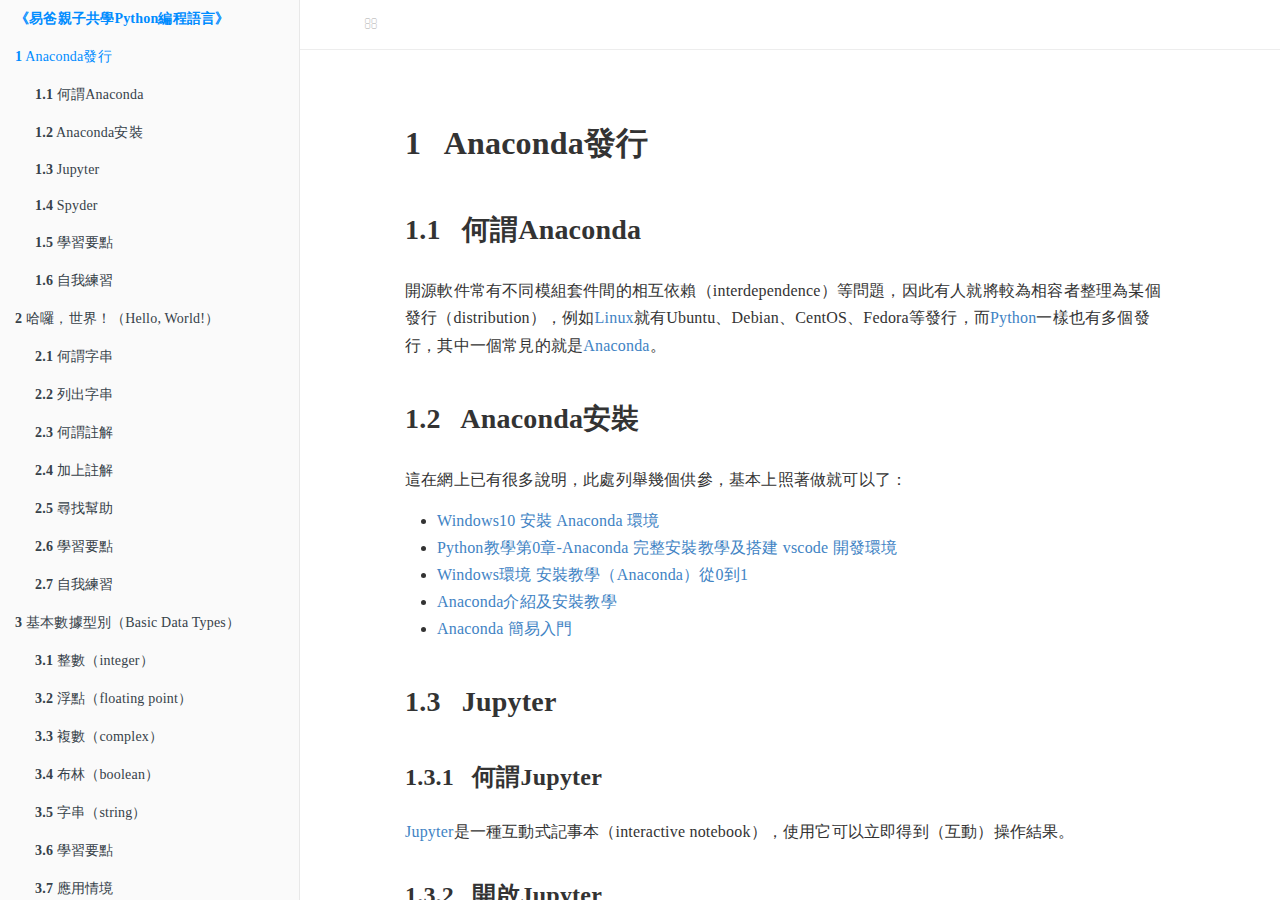
==== docs/anaconda發行.html @ 4b47d9d4 "update html pages" ====
<!DOCTYPE html>
<html lang="" xml:lang="">
<head>

  <meta charset="utf-8" />
  <meta http-equiv="X-UA-Compatible" content="IE=edge" />
  <title>1 Anaconda發行 | YiBaPython</title>
  <meta name="description" content="1 Anaconda發行 | YiBaPython" />
  <meta name="generator" content="bookdown 0.19 and GitBook 2.6.7" />

  <meta property="og:title" content="1 Anaconda發行 | YiBaPython" />
  <meta property="og:type" content="book" />
  
  
  
  

  <meta name="twitter:card" content="summary" />
  <meta name="twitter:title" content="1 Anaconda發行 | YiBaPython" />
  
  
  




  <meta name="viewport" content="width=device-width, initial-scale=1" />
  <meta name="apple-mobile-web-app-capable" content="yes" />
  <meta name="apple-mobile-web-app-status-bar-style" content="black" />
  
  
<link rel="prev" href="index.html"/>
<link rel="next" href="哈囉世界hello-world.html"/>
<script src="libs/jquery-2.2.3/jquery.min.js"></script>
<link href="libs/gitbook-2.6.7/css/style.css" rel="stylesheet" />
<link href="libs/gitbook-2.6.7/css/plugin-table.css" rel="stylesheet" />
<link href="libs/gitbook-2.6.7/css/plugin-bookdown.css" rel="stylesheet" />
<link href="libs/gitbook-2.6.7/css/plugin-highlight.css" rel="stylesheet" />
<link href="libs/gitbook-2.6.7/css/plugin-search.css" rel="stylesheet" />
<link href="libs/gitbook-2.6.7/css/plugin-fontsettings.css" rel="stylesheet" />
<link href="libs/gitbook-2.6.7/css/plugin-clipboard.css" rel="stylesheet" />











<style type="text/css">
code.sourceCode > span { display: inline-block; line-height: 1.25; }
code.sourceCode > span { color: inherit; text-decoration: inherit; }
code.sourceCode > span:empty { height: 1.2em; }
.sourceCode { overflow: visible; }
code.sourceCode { white-space: pre; position: relative; }
pre.sourceCode { margin: 0; }
@media screen {
div.sourceCode { overflow: auto; }
}
@media print {
code.sourceCode { white-space: pre-wrap; }
code.sourceCode > span { text-indent: -5em; padding-left: 5em; }
}
pre.numberSource code
  { counter-reset: source-line 0; }
pre.numberSource code > span
  { position: relative; left: -4em; counter-increment: source-line; }
pre.numberSource code > span > a:first-child::before
  { content: counter(source-line);
    position: relative; left: -1em; text-align: right; vertical-align: baseline;
    border: none; display: inline-block;
    -webkit-touch-callout: none; -webkit-user-select: none;
    -khtml-user-select: none; -moz-user-select: none;
    -ms-user-select: none; user-select: none;
    padding: 0 4px; width: 4em;
    color: #aaaaaa;
  }
pre.numberSource { margin-left: 3em; border-left: 1px solid #aaaaaa;  padding-left: 4px; }
div.sourceCode
  {   }
@media screen {
code.sourceCode > span > a:first-child::before { text-decoration: underline; }
}
code span.al { color: #ff0000; font-weight: bold; } /* Alert */
code span.an { color: #60a0b0; font-weight: bold; font-style: italic; } /* Annotation */
code span.at { color: #7d9029; } /* Attribute */
code span.bn { color: #40a070; } /* BaseN */
code span.bu { } /* BuiltIn */
code span.cf { color: #007020; font-weight: bold; } /* ControlFlow */
code span.ch { color: #4070a0; } /* Char */
code span.cn { color: #880000; } /* Constant */
code span.co { color: #60a0b0; font-style: italic; } /* Comment */
code span.cv { color: #60a0b0; font-weight: bold; font-style: italic; } /* CommentVar */
code span.do { color: #ba2121; font-style: italic; } /* Documentation */
code span.dt { color: #902000; } /* DataType */
code span.dv { color: #40a070; } /* DecVal */
code span.er { color: #ff0000; font-weight: bold; } /* Error */
code span.ex { } /* Extension */
code span.fl { color: #40a070; } /* Float */
code span.fu { color: #06287e; } /* Function */
code span.im { } /* Import */
code span.in { color: #60a0b0; font-weight: bold; font-style: italic; } /* Information */
code span.kw { color: #007020; font-weight: bold; } /* Keyword */
code span.op { color: #666666; } /* Operator */
code span.ot { color: #007020; } /* Other */
code span.pp { color: #bc7a00; } /* Preprocessor */
code span.sc { color: #4070a0; } /* SpecialChar */
code span.ss { color: #bb6688; } /* SpecialString */
code span.st { color: #4070a0; } /* String */
code span.va { color: #19177c; } /* Variable */
code span.vs { color: #4070a0; } /* VerbatimString */
code span.wa { color: #60a0b0; font-weight: bold; font-style: italic; } /* Warning */
</style>

<link rel="stylesheet" href="css\JhengHei.css" type="text/css" />
</head>

<body>



  <div class="book without-animation with-summary font-size-2 font-family-1" data-basepath=".">

    <div class="book-summary">
      <nav role="navigation">

<ul class="summary">
<li><a href="index.html#易爸親子共學python編程語言"><strong>《易爸親子共學Python編程語言》</strong></a></li>
<li class="chapter" data-level="1" data-path="anaconda發行.html"><a href="anaconda發行.html"><i class="fa fa-check"></i><b>1</b> Anaconda發行</a><ul>
<li class="chapter" data-level="1.1" data-path="anaconda發行.html"><a href="anaconda發行.html#何謂anaconda"><i class="fa fa-check"></i><b>1.1</b> 何謂Anaconda</a></li>
<li class="chapter" data-level="1.2" data-path="anaconda發行.html"><a href="anaconda發行.html#anaconda安裝"><i class="fa fa-check"></i><b>1.2</b> Anaconda安裝</a></li>
<li class="chapter" data-level="1.3" data-path="anaconda發行.html"><a href="anaconda發行.html#jupyter"><i class="fa fa-check"></i><b>1.3</b> Jupyter</a><ul>
<li class="chapter" data-level="1.3.1" data-path="anaconda發行.html"><a href="anaconda發行.html#何謂jupyter"><i class="fa fa-check"></i><b>1.3.1</b> 何謂Jupyter</a></li>
<li class="chapter" data-level="1.3.2" data-path="anaconda發行.html"><a href="anaconda發行.html#開啟jupyter"><i class="fa fa-check"></i><b>1.3.2</b> 開啟Jupyter</a></li>
<li class="chapter" data-level="1.3.3" data-path="anaconda發行.html"><a href="anaconda發行.html#jupyter教學"><i class="fa fa-check"></i><b>1.3.3</b> Jupyter教學</a></li>
</ul></li>
<li class="chapter" data-level="1.4" data-path="anaconda發行.html"><a href="anaconda發行.html#spyder"><i class="fa fa-check"></i><b>1.4</b> Spyder</a><ul>
<li class="chapter" data-level="1.4.1" data-path="anaconda發行.html"><a href="anaconda發行.html#何謂spyder"><i class="fa fa-check"></i><b>1.4.1</b> 何謂Spyder</a></li>
<li class="chapter" data-level="1.4.2" data-path="anaconda發行.html"><a href="anaconda發行.html#開啟spyder"><i class="fa fa-check"></i><b>1.4.2</b> 開啟Spyder</a></li>
<li class="chapter" data-level="1.4.3" data-path="anaconda發行.html"><a href="anaconda發行.html#spyder教學"><i class="fa fa-check"></i><b>1.4.3</b> Spyder教學</a></li>
</ul></li>
<li class="chapter" data-level="1.5" data-path="anaconda發行.html"><a href="anaconda發行.html#學習要點"><i class="fa fa-check"></i><b>1.5</b> 學習要點</a></li>
<li class="chapter" data-level="1.6" data-path="anaconda發行.html"><a href="anaconda發行.html#自我練習"><i class="fa fa-check"></i><b>1.6</b> 自我練習</a></li>
</ul></li>
<li class="chapter" data-level="2" data-path="哈囉世界hello-world.html"><a href="哈囉世界hello-world.html"><i class="fa fa-check"></i><b>2</b> 哈囉，世界！（Hello, World!）</a><ul>
<li class="chapter" data-level="2.1" data-path="哈囉世界hello-world.html"><a href="哈囉世界hello-world.html#何謂字串"><i class="fa fa-check"></i><b>2.1</b> 何謂字串</a></li>
<li class="chapter" data-level="2.2" data-path="哈囉世界hello-world.html"><a href="哈囉世界hello-world.html#列出字串"><i class="fa fa-check"></i><b>2.2</b> 列出字串</a></li>
<li class="chapter" data-level="2.3" data-path="哈囉世界hello-world.html"><a href="哈囉世界hello-world.html#何謂註解"><i class="fa fa-check"></i><b>2.3</b> 何謂註解</a></li>
<li class="chapter" data-level="2.4" data-path="哈囉世界hello-world.html"><a href="哈囉世界hello-world.html#加上註解"><i class="fa fa-check"></i><b>2.4</b> 加上註解</a></li>
<li class="chapter" data-level="2.5" data-path="哈囉世界hello-world.html"><a href="哈囉世界hello-world.html#尋找幫助"><i class="fa fa-check"></i><b>2.5</b> 尋找幫助</a></li>
<li class="chapter" data-level="2.6" data-path="哈囉世界hello-world.html"><a href="哈囉世界hello-world.html#學習要點-1"><i class="fa fa-check"></i><b>2.6</b> 學習要點</a></li>
<li class="chapter" data-level="2.7" data-path="哈囉世界hello-world.html"><a href="哈囉世界hello-world.html#自我練習-1"><i class="fa fa-check"></i><b>2.7</b> 自我練習</a></li>
</ul></li>
<li class="chapter" data-level="3" data-path="基本數據型別basic-data-types.html"><a href="基本數據型別basic-data-types.html"><i class="fa fa-check"></i><b>3</b> 基本數據型別（Basic Data Types）</a><ul>
<li class="chapter" data-level="3.1" data-path="基本數據型別basic-data-types.html"><a href="基本數據型別basic-data-types.html#整數integer"><i class="fa fa-check"></i><b>3.1</b> 整數（integer）</a><ul>
<li class="chapter" data-level="3.1.1" data-path="基本數據型別basic-data-types.html"><a href="基本數據型別basic-data-types.html#列出整數"><i class="fa fa-check"></i><b>3.1.1</b> 列出整數</a></li>
<li class="chapter" data-level="3.1.2" data-path="基本數據型別basic-data-types.html"><a href="基本數據型別basic-data-types.html#何謂數據型別"><i class="fa fa-check"></i><b>3.1.2</b> 何謂數據型別</a></li>
<li class="chapter" data-level="3.1.3" data-path="基本數據型別basic-data-types.html"><a href="基本數據型別basic-data-types.html#算術運算子arithmetic-operator"><i class="fa fa-check"></i><b>3.1.3</b> 算術運算子（arithmetic operator）</a></li>
<li class="chapter" data-level="3.1.4" data-path="基本數據型別basic-data-types.html"><a href="基本數據型別basic-data-types.html#整數運算"><i class="fa fa-check"></i><b>3.1.4</b> 整數運算</a></li>
<li class="chapter" data-level="3.1.5" data-path="基本數據型別basic-data-types.html"><a href="基本數據型別basic-data-types.html#自我練習整數算數運算"><i class="fa fa-check"></i><b>3.1.5</b> 自我練習（整數算數運算）</a></li>
</ul></li>
<li class="chapter" data-level="3.2" data-path="基本數據型別basic-data-types.html"><a href="基本數據型別basic-data-types.html#浮點floating-point"><i class="fa fa-check"></i><b>3.2</b> 浮點（floating point）</a><ul>
<li class="chapter" data-level="3.2.1" data-path="基本數據型別basic-data-types.html"><a href="基本數據型別basic-data-types.html#浮點運算"><i class="fa fa-check"></i><b>3.2.1</b> 浮點運算</a></li>
<li class="chapter" data-level="3.2.2" data-path="基本數據型別basic-data-types.html"><a href="基本數據型別basic-data-types.html#型別轉換整數浮點"><i class="fa fa-check"></i><b>3.2.2</b> 型別轉換（整數、浮點）</a></li>
<li class="chapter" data-level="3.2.3" data-path="基本數據型別basic-data-types.html"><a href="基本數據型別basic-data-types.html#自我練習整數浮點算數運算型別轉換"><i class="fa fa-check"></i><b>3.2.3</b> 自我練習（整數浮點算數運算、型別轉換）</a></li>
</ul></li>
<li class="chapter" data-level="3.3" data-path="基本數據型別basic-data-types.html"><a href="基本數據型別basic-data-types.html#複數complex"><i class="fa fa-check"></i><b>3.3</b> 複數（complex）</a></li>
<li class="chapter" data-level="3.4" data-path="基本數據型別basic-data-types.html"><a href="基本數據型別basic-data-types.html#布林boolean"><i class="fa fa-check"></i><b>3.4</b> 布林（boolean）</a><ul>
<li class="chapter" data-level="3.4.1" data-path="基本數據型別basic-data-types.html"><a href="基本數據型別basic-data-types.html#比較運算子comparison-operator"><i class="fa fa-check"></i><b>3.4.1</b> 比較運算子（comparison operator）</a></li>
<li class="chapter" data-level="3.4.2" data-path="基本數據型別basic-data-types.html"><a href="基本數據型別basic-data-types.html#邏輯運算子logical-operator"><i class="fa fa-check"></i><b>3.4.2</b> 邏輯運算子（logical operator）</a></li>
<li class="chapter" data-level="3.4.3" data-path="基本數據型別basic-data-types.html"><a href="基本數據型別basic-data-types.html#運算先後順序"><i class="fa fa-check"></i><b>3.4.3</b> 運算先後順序</a></li>
<li class="chapter" data-level="3.4.4" data-path="基本數據型別basic-data-types.html"><a href="基本數據型別basic-data-types.html#型別轉換布林整數浮點"><i class="fa fa-check"></i><b>3.4.4</b> 型別轉換（布林、整數、浮點）</a></li>
<li class="chapter" data-level="3.4.5" data-path="基本數據型別basic-data-types.html"><a href="基本數據型別basic-data-types.html#自我練習比較運算邏輯運算型別轉換"><i class="fa fa-check"></i><b>3.4.5</b> 自我練習（比較運算、邏輯運算、型別轉換）</a></li>
</ul></li>
<li class="chapter" data-level="3.5" data-path="基本數據型別basic-data-types.html"><a href="基本數據型別basic-data-types.html#字串string"><i class="fa fa-check"></i><b>3.5</b> 字串（string）</a><ul>
<li class="chapter" data-level="3.5.1" data-path="基本數據型別basic-data-types.html"><a href="基本數據型別basic-data-types.html#字串運算"><i class="fa fa-check"></i><b>3.5.1</b> 字串運算</a></li>
<li class="chapter" data-level="3.5.2" data-path="基本數據型別basic-data-types.html"><a href="基本數據型別basic-data-types.html#型別轉換字串整數浮點"><i class="fa fa-check"></i><b>3.5.2</b> 型別轉換（字串、整數、浮點）</a></li>
<li class="chapter" data-level="3.5.3" data-path="基本數據型別basic-data-types.html"><a href="基本數據型別basic-data-types.html#自我練習混合四種型別三種運算四種型別轉換調整運算執行順序"><i class="fa fa-check"></i><b>3.5.3</b> 自我練習（混合四種型別三種運算、四種型別轉換、調整運算執行順序）</a></li>
<li class="chapter" data-level="3.5.4" data-path="基本數據型別basic-data-types.html"><a href="基本數據型別basic-data-types.html#字串方法"><i class="fa fa-check"></i><b>3.5.4</b> 字串方法</a></li>
<li class="chapter" data-level="3.5.5" data-path="基本數據型別basic-data-types.html"><a href="基本數據型別basic-data-types.html#自我練習字串方法"><i class="fa fa-check"></i><b>3.5.5</b> 自我練習（字串方法）</a></li>
</ul></li>
<li class="chapter" data-level="3.6" data-path="基本數據型別basic-data-types.html"><a href="基本數據型別basic-data-types.html#學習要點-2"><i class="fa fa-check"></i><b>3.6</b> 學習要點</a></li>
<li class="chapter" data-level="3.7" data-path="基本數據型別basic-data-types.html"><a href="基本數據型別basic-data-types.html#應用情境"><i class="fa fa-check"></i><b>3.7</b> 應用情境</a></li>
<li class="chapter" data-level="3.8" data-path="基本數據型別basic-data-types.html"><a href="基本數據型別basic-data-types.html#尋找幫助-1"><i class="fa fa-check"></i><b>3.8</b> 尋找幫助</a></li>
</ul></li>
<li class="chapter" data-level="4" data-path="變項variables.html"><a href="變項variables.html"><i class="fa fa-check"></i><b>4</b> 變項（Variables）</a><ul>
<li class="chapter" data-level="4.1" data-path="變項variables.html"><a href="變項variables.html#何謂變項"><i class="fa fa-check"></i><b>4.1</b> 何謂變項</a></li>
<li class="chapter" data-level="4.2" data-path="變項variables.html"><a href="變項variables.html#為何要用變項"><i class="fa fa-check"></i><b>4.2</b> 為何要用變項</a></li>
<li class="chapter" data-level="4.3" data-path="變項variables.html"><a href="變項variables.html#指派注意事項"><i class="fa fa-check"></i><b>4.3</b> 指派注意事項</a></li>
<li class="chapter" data-level="4.4" data-path="變項variables.html"><a href="變項variables.html#變項命名規則"><i class="fa fa-check"></i><b>4.4</b> 變項命名規則</a></li>
<li class="chapter" data-level="4.5" data-path="變項variables.html"><a href="變項variables.html#學習要點-3"><i class="fa fa-check"></i><b>4.5</b> 學習要點</a></li>
<li class="chapter" data-level="4.6" data-path="變項variables.html"><a href="變項variables.html#自我練習-2"><i class="fa fa-check"></i><b>4.6</b> 自我練習</a></li>
</ul></li>
<li class="chapter" data-level="5" data-path="基本彙集型別basic-collection-types.html"><a href="基本彙集型別basic-collection-types.html"><i class="fa fa-check"></i><b>5</b> 基本彙集型別（Basic Collection Types）</a><ul>
<li class="chapter" data-level="5.1" data-path="基本彙集型別basic-collection-types.html"><a href="基本彙集型別basic-collection-types.html#元組tuple"><i class="fa fa-check"></i><b>5.1</b> 元組（tuple）</a><ul>
<li class="chapter" data-level="5.1.1" data-path="基本彙集型別basic-collection-types.html"><a href="基本彙集型別basic-collection-types.html#元組建構"><i class="fa fa-check"></i><b>5.1.1</b> 元組建構</a></li>
<li class="chapter" data-level="5.1.2" data-path="基本彙集型別basic-collection-types.html"><a href="基本彙集型別basic-collection-types.html#元組索引"><i class="fa fa-check"></i><b>5.1.2</b> 元組索引</a><ul>
<li class="chapter" data-level="5.1.2.1" data-path="基本彙集型別basic-collection-types.html"><a href="基本彙集型別basic-collection-types.html#零基索引zero-based-indexing"><i class="fa fa-check"></i><b>5.1.2.1</b> 零基索引（zero-based indexing）</a></li>
<li class="chapter" data-level="5.1.2.2" data-path="基本彙集型別basic-collection-types.html"><a href="基本彙集型別basic-collection-types.html#負值索引"><i class="fa fa-check"></i><b>5.1.2.2</b> 負值索引</a></li>
<li class="chapter" data-level="5.1.2.3" data-path="基本彙集型別basic-collection-types.html"><a href="基本彙集型別basic-collection-types.html#範圍索引"><i class="fa fa-check"></i><b>5.1.2.3</b> 範圍索引</a></li>
</ul></li>
<li class="chapter" data-level="5.1.3" data-path="基本彙集型別basic-collection-types.html"><a href="基本彙集型別basic-collection-types.html#元組算術運算"><i class="fa fa-check"></i><b>5.1.3</b> 元組算術運算</a></li>
<li class="chapter" data-level="5.1.4" data-path="基本彙集型別basic-collection-types.html"><a href="基本彙集型別basic-collection-types.html#元組常用函式"><i class="fa fa-check"></i><b>5.1.4</b> 元組常用函式</a></li>
<li class="chapter" data-level="5.1.5" data-path="基本彙集型別basic-collection-types.html"><a href="基本彙集型別basic-collection-types.html#元組常用方法"><i class="fa fa-check"></i><b>5.1.5</b> 元組常用方法</a></li>
<li class="chapter" data-level="5.1.6" data-path="基本彙集型別basic-collection-types.html"><a href="基本彙集型別basic-collection-types.html#自我練習元組"><i class="fa fa-check"></i><b>5.1.6</b> 自我練習（元組）</a></li>
</ul></li>
<li class="chapter" data-level="5.2" data-path="基本彙集型別basic-collection-types.html"><a href="基本彙集型別basic-collection-types.html#串列list"><i class="fa fa-check"></i><b>5.2</b> 串列（list）</a><ul>
<li class="chapter" data-level="5.2.1" data-path="基本彙集型別basic-collection-types.html"><a href="基本彙集型別basic-collection-types.html#串列建構"><i class="fa fa-check"></i><b>5.2.1</b> 串列建構</a></li>
<li class="chapter" data-level="5.2.2" data-path="基本彙集型別basic-collection-types.html"><a href="基本彙集型別basic-collection-types.html#串列索引"><i class="fa fa-check"></i><b>5.2.2</b> 串列索引</a></li>
<li class="chapter" data-level="5.2.3" data-path="基本彙集型別basic-collection-types.html"><a href="基本彙集型別basic-collection-types.html#串列算術運算常用函式常用方法"><i class="fa fa-check"></i><b>5.2.3</b> 串列算術運算、常用函式、常用方法</a></li>
<li class="chapter" data-level="5.2.4" data-path="基本彙集型別basic-collection-types.html"><a href="基本彙集型別basic-collection-types.html#物件可變與否"><i class="fa fa-check"></i><b>5.2.4</b> 物件可變與否</a></li>
<li class="chapter" data-level="5.2.5" data-path="基本彙集型別basic-collection-types.html"><a href="基本彙集型別basic-collection-types.html#串列可用方法"><i class="fa fa-check"></i><b>5.2.5</b> 串列可用方法</a></li>
<li class="chapter" data-level="5.2.6" data-path="基本彙集型別basic-collection-types.html"><a href="基本彙集型別basic-collection-types.html#學習要點可索引的物件"><i class="fa fa-check"></i><b>5.2.6</b> 學習要點（可索引的物件）</a></li>
<li class="chapter" data-level="5.2.7" data-path="基本彙集型別basic-collection-types.html"><a href="基本彙集型別basic-collection-types.html#自我練習串列"><i class="fa fa-check"></i><b>5.2.7</b> 自我練習（串列）</a></li>
</ul></li>
<li class="chapter" data-level="5.3" data-path="基本彙集型別basic-collection-types.html"><a href="基本彙集型別basic-collection-types.html#集合set"><i class="fa fa-check"></i><b>5.3</b> 集合（set）</a><ul>
<li class="chapter" data-level="5.3.1" data-path="基本彙集型別basic-collection-types.html"><a href="基本彙集型別basic-collection-types.html#集合建構"><i class="fa fa-check"></i><b>5.3.1</b> 集合建構</a></li>
<li class="chapter" data-level="5.3.2" data-path="基本彙集型別basic-collection-types.html"><a href="基本彙集型別basic-collection-types.html#集合方法"><i class="fa fa-check"></i><b>5.3.2</b> 集合方法</a></li>
<li class="chapter" data-level="5.3.3" data-path="基本彙集型別basic-collection-types.html"><a href="基本彙集型別basic-collection-types.html#自我練習集合"><i class="fa fa-check"></i><b>5.3.3</b> 自我練習（集合）</a></li>
</ul></li>
<li class="chapter" data-level="5.4" data-path="基本彙集型別basic-collection-types.html"><a href="基本彙集型別basic-collection-types.html#字典dictionary"><i class="fa fa-check"></i><b>5.4</b> 字典（dictionary）</a><ul>
<li class="chapter" data-level="5.4.1" data-path="基本彙集型別basic-collection-types.html"><a href="基本彙集型別basic-collection-types.html#字典建構"><i class="fa fa-check"></i><b>5.4.1</b> 字典建構</a></li>
<li class="chapter" data-level="5.4.2" data-path="基本彙集型別basic-collection-types.html"><a href="基本彙集型別basic-collection-types.html#字典索引"><i class="fa fa-check"></i><b>5.4.2</b> 字典索引</a></li>
<li class="chapter" data-level="5.4.3" data-path="基本彙集型別basic-collection-types.html"><a href="基本彙集型別basic-collection-types.html#字典方法"><i class="fa fa-check"></i><b>5.4.3</b> 字典方法</a></li>
<li class="chapter" data-level="5.4.4" data-path="基本彙集型別basic-collection-types.html"><a href="基本彙集型別basic-collection-types.html#學習要點型別索引有序可變"><i class="fa fa-check"></i><b>5.4.4</b> 學習要點（型別、索引、有序、可變）</a></li>
<li class="chapter" data-level="5.4.5" data-path="基本彙集型別basic-collection-types.html"><a href="基本彙集型別basic-collection-types.html#自我練習字典"><i class="fa fa-check"></i><b>5.4.5</b> 自我練習（字典）</a></li>
</ul></li>
<li class="chapter" data-level="5.5" data-path="基本彙集型別basic-collection-types.html"><a href="基本彙集型別basic-collection-types.html#巢式彙集nested-collection"><i class="fa fa-check"></i><b>5.5</b> 巢式彙集（nested collection）</a><ul>
<li class="chapter" data-level="5.5.1" data-path="基本彙集型別basic-collection-types.html"><a href="基本彙集型別basic-collection-types.html#巢式彙集建構"><i class="fa fa-check"></i><b>5.5.1</b> 巢式彙集建構</a></li>
<li class="chapter" data-level="5.5.2" data-path="基本彙集型別basic-collection-types.html"><a href="基本彙集型別basic-collection-types.html#自我練習巢式彙集"><i class="fa fa-check"></i><b>5.5.2</b> 自我練習（巢式彙集）</a></li>
</ul></li>
</ul></li>
<li class="chapter" data-level="6" data-path="條件陳述conditional-statements.html"><a href="條件陳述conditional-statements.html"><i class="fa fa-check"></i><b>6</b> 條件陳述（Conditional Statements）</a><ul>
<li class="chapter" data-level="6.1" data-path="條件陳述conditional-statements.html"><a href="條件陳述conditional-statements.html#何謂條件"><i class="fa fa-check"></i><b>6.1</b> 何謂條件</a></li>
</ul></li>
<li class="chapter" data-level="7" data-path="迴圈loops.html"><a href="迴圈loops.html"><i class="fa fa-check"></i><b>7</b> 迴圈（Loops）</a><ul>
<li class="chapter" data-level="7.1" data-path="迴圈loops.html"><a href="迴圈loops.html#何謂迴圈"><i class="fa fa-check"></i><b>7.1</b> 何謂迴圈</a></li>
</ul></li>
<li class="chapter" data-level="8" data-path="函式functions.html"><a href="函式functions.html"><i class="fa fa-check"></i><b>8</b> 函式（Functions）</a><ul>
<li class="chapter" data-level="8.1" data-path="函式functions.html"><a href="函式functions.html#何謂函式"><i class="fa fa-check"></i><b>8.1</b> 何謂函式</a></li>
</ul></li>
<li class="chapter" data-level="9" data-path="模組modules.html"><a href="模組modules.html"><i class="fa fa-check"></i><b>9</b> 模組（Modules）</a><ul>
<li class="chapter" data-level="9.1" data-path="模組modules.html"><a href="模組modules.html#何謂模組"><i class="fa fa-check"></i><b>9.1</b> 何謂模組</a></li>
</ul></li>
</ul>

      </nav>
    </div>

    <div class="book-body">
      <div class="body-inner">
        <div class="book-header" role="navigation">
          <h1>
            <i class="fa fa-circle-o-notch fa-spin"></i><a href="./">YiBaPython</a>
          </h1>
        </div>

        <div class="page-wrapper" tabindex="-1" role="main">
          <div class="page-inner">

            <section class="normal" id="section-">
<div id="anaconda發行" class="section level1">
<h1><span class="header-section-number">1</span> Anaconda發行</h1>
<div id="何謂anaconda" class="section level2">
<h2><span class="header-section-number">1.1</span> 何謂Anaconda</h2>
<p>開源軟件常有不同模組套件間的相互依賴（interdependence）等問題，因此有人就將較為相容者整理為某個發行（distribution），例如<a href="https://www.linux.org/">Linux</a>就有Ubuntu、Debian、CentOS、Fedora等發行，而<a href="https://www.python.org/">Python</a>一樣也有多個發行，其中一個常見的就是<a href="https://www.anaconda.com/">Anaconda</a>。</p>
</div>
<div id="anaconda安裝" class="section level2">
<h2><span class="header-section-number">1.2</span> Anaconda安裝</h2>
<p>這在網上已有很多說明，此處列舉幾個供參，基本上照著做就可以了：</p>
<ul>
<li><a href="https://ithelp.ithome.com.tw/articles/10229662">Windows10 安裝 Anaconda 環境</a></li>
<li><a href="https://www.woodowlab.com/python-tutorial-0-anaconda/">Python教學第0章-Anaconda 完整安裝教學及搭建 vscode 開發環境</a></li>
<li><a href="https://learnexp.tw/%E3%80%90python%E3%80%91windows%E7%92%B0%E5%A2%83-%E5%AE%89%E8%A3%9D%E6%95%99%E5%AD%B8%EF%BC%88anaconda%EF%BC%89%E5%BE%9E0%E5%88%B01/">Windows環境 安裝教學（Anaconda）從0到1</a></li>
<li><a href="https://medium.com/python4u/anaconda%E4%BB%8B%E7%B4%B9%E5%8F%8A%E5%AE%89%E8%A3%9D%E6%95%99%E5%AD%B8-f7dae6454ab6">Anaconda介紹及安裝教學</a></li>
<li><a href="https://michaelchen.tech/blog/anaconda-primer/">Anaconda 簡易入門</a></li>
</ul>
</div>
<div id="jupyter" class="section level2">
<h2><span class="header-section-number">1.3</span> Jupyter</h2>
<div id="何謂jupyter" class="section level3">
<h3><span class="header-section-number">1.3.1</span> 何謂Jupyter</h3>
<p><a href="https://jupyter.org/">Jupyter</a>是一種互動式記事本（interactive notebook），使用它可以立即得到（互動）操作結果。</p>
</div>
<div id="開啟jupyter" class="section level3">
<h3><span class="header-section-number">1.3.2</span> 開啟Jupyter</h3>
<p>此處以Windows為例：</p>
<ol style="list-style-type: decimal">
<li><p>開始＞Anaconda3，選取「Anaconda Navigator」或直接點擊「Jupyter Notebook」
<img src="img/20200531_Anaconda_startup_menu.png" width="400" /></p></li>
<li><p>如上步驟選取「Anaconda Navigator」此處再點「Jupyter Notebook」
<img src="img/20200531_jupyter.png" width="1920" /></p></li>
<li><p>開啟如下畫面，新增（new）一個「Python 3」的筆記
<img src="img/20200531_jupyter_kernel.png" width="1605" /></p></li>
<li><p>新的空白筆記畫面如下
<img src="img/20200531_new_py3_ipynb.png" width="1607" /></p></li>
</ol>
</div>
<div id="jupyter教學" class="section level3">
<h3><span class="header-section-number">1.3.3</span> Jupyter教學</h3>
<p>這裡找到一篇貼文<a href="https://zhuanlan.zhihu.com/p/32320214">最詳盡使用指南：超快上手 Jupyter Notebook</a>供參，如果沒能全部理解內容也沒關係，先感覺一下它大概怎麼用就行了。</p>
</div>
</div>
<div id="spyder" class="section level2">
<h2><span class="header-section-number">1.4</span> Spyder</h2>
<div id="何謂spyder" class="section level3">
<h3><span class="header-section-number">1.4.1</span> 何謂Spyder</h3>
<p><a href="https://www.spyder-ide.org/">Spyder</a>是一個整合開發環境（Integrated Development Environment，IDE），使用它可以幫助瞭解物件內容。</p>
</div>
<div id="開啟spyder" class="section level3">
<h3><span class="header-section-number">1.4.2</span> 開啟Spyder</h3>
<p>此處以Windows為例：</p>
<ol style="list-style-type: decimal">
<li><p>開始＞Anaconda3，選取「Anaconda Navigator」或直接點擊「Spyder」
<img src="img/20200602_Anaconda_startup_menu.png" width="392" /></p></li>
<li><p>如上步驟選取「Anaconda Navigator」此處再點「Spyder」
<img src="img/20200602_spyder.png" width="1920" /></p></li>
<li><p>開啟後的畫面如下；
<img src="img/20200602_spyder_ide.png" width="1916" /></p></li>
</ol>
</div>
<div id="spyder教學" class="section level3">
<h3><span class="header-section-number">1.4.3</span> Spyder教學</h3>
<p>這裡找到一篇貼文<a href="https://ithelp.ithome.com.tw/articles/10212062">從零開始帶你認識spyder開發環境</a>供參，如果沒能全部理解內容也沒關係，先感覺一下它大概怎麼用就行了。</p>
</div>
</div>
<div id="學習要點" class="section level2">
<h2><span class="header-section-number">1.5</span> 學習要點</h2>
<ol style="list-style-type: decimal">
<li>學會安裝Python的Anaconda發行。</li>
<li>學會開啟Jupyter並能新增python記事本。</li>
<li>學會開啟Spyder並能新增py腳本文件。</li>
</ol>
</div>
<div id="自我練習" class="section level2">
<h2><span class="header-section-number">1.6</span> 自我練習</h2>
<ol style="list-style-type: decimal">
<li>嘗試安裝Python的Anaconda發行。</li>
<li>開啟Jupyter，新增一個python的記事本，參考前段Jupyter教學內容，操作一下玩玩看。</li>
<li>開啟Spyer，新增一個test.py腳本文件，參考前段Spyder教學內容，瀏覽一下各窗格對應功能。</li>
</ol>

</div>
</div>
            </section>

          </div>
        </div>
      </div>
<a href="index.html" class="navigation navigation-prev " aria-label="Previous page"><i class="fa fa-angle-left"></i></a>
<a href="哈囉世界hello-world.html" class="navigation navigation-next " aria-label="Next page"><i class="fa fa-angle-right"></i></a>
    </div>
  </div>
<script src="libs/gitbook-2.6.7/js/app.min.js"></script>
<script src="libs/gitbook-2.6.7/js/lunr.js"></script>
<script src="libs/gitbook-2.6.7/js/clipboard.min.js"></script>
<script src="libs/gitbook-2.6.7/js/plugin-search.js"></script>
<script src="libs/gitbook-2.6.7/js/plugin-sharing.js"></script>
<script src="libs/gitbook-2.6.7/js/plugin-fontsettings.js"></script>
<script src="libs/gitbook-2.6.7/js/plugin-bookdown.js"></script>
<script src="libs/gitbook-2.6.7/js/jquery.highlight.js"></script>
<script src="libs/gitbook-2.6.7/js/plugin-clipboard.js"></script>
<script>
gitbook.require(["gitbook"], function(gitbook) {
gitbook.start({
"sharing": {
"github": false,
"facebook": true,
"twitter": true,
"linkedin": false,
"weibo": false,
"instapaper": false,
"vk": false,
"all": ["facebook", "twitter", "linkedin", "weibo", "instapaper"]
},
"fontsettings": {
"theme": "white",
"family": "sans",
"size": 2
},
"edit": {
"link": null,
"text": null
},
"history": {
"link": null,
"text": null
},
"view": {
"link": null,
"text": null
},
"download": null,
"toc": {
"collapse": "subsection"
}
});
});
</script>

</body>

</html>
---- docs/libs/gitbook-2.6.7/css/style.css ----
/*! normalize.css v2.1.0 | MIT License | git.io/normalize */img,legend{border:0}*,.fa{-webkit-font-smoothing:antialiased}.fa-ul>li,sub,sup{position:relative}.book .book-body .page-wrapper .page-inner section.normal hr:after,.book-langs-index .inner .languages:after,.buttons:after,.dropdown-menu .buttons:after{clear:both}body,html{-ms-text-size-adjust:100%;-webkit-text-size-adjust:100%}article,aside,details,figcaption,figure,footer,header,hgroup,main,nav,section,summary{display:block}audio,canvas,video{display:inline-block}.hidden,[hidden]{display:none}audio:not([controls]){display:none;height:0}html{font-family:sans-serif}body,figure{margin:0}a:focus{outline:dotted thin}a:active,a:hover{outline:0}h1{font-size:2em;margin:.67em 0}abbr[title]{border-bottom:1px dotted}b,strong{font-weight:700}dfn{font-style:italic}hr{-moz-box-sizing:content-box;box-sizing:content-box;height:0}mark{background:#ff0;color:#000}code,kbd,pre,samp{font-family:monospace,serif;font-size:1em}pre{white-space:pre-wrap}q{quotes:"\201C" "\201D" "\2018" "\2019"}small{font-size:80%}sub,sup{font-size:75%;line-height:0;vertical-align:baseline}sup{top:-.5em}sub{bottom:-.25em}svg:not(:root){overflow:hidden}fieldset{border:1px solid silver;margin:0 2px;padding:.35em .625em .75em}legend{padding:0}button,input,select,textarea{font-family:inherit;font-size:100%;margin:0}button,input{line-height:normal}button,select{text-transform:none}button,html input[type=button],input[type=reset],input[type=submit]{-webkit-appearance:button;cursor:pointer}button[disabled],html input[disabled]{cursor:default}input[type=checkbox],input[type=radio]{box-sizing:border-box;padding:0}input[type=search]{-webkit-appearance:textfield;-moz-box-sizing:content-box;-webkit-box-sizing:content-box;box-sizing:content-box}input[type=search]::-webkit-search-cancel-button{margin-right:10px;}button::-moz-focus-inner,input::-moz-focus-inner{border:0;padding:0}textarea{overflow:auto;vertical-align:top}table{border-collapse:collapse;border-spacing:0}/*!
 * Preboot v2
 *
 * Open sourced under MIT license by @mdo.
 * Some variables and mixins from Bootstrap (Apache 2 license).
 */.link-inherit,.link-inherit:focus,.link-inherit:hover{color:inherit}.fa,.fa-stack{display:inline-block}/*!
 *  Font Awesome 4.1.0 by @davegandy - http://fontawesome.io - @fontawesome
 *  License - http://fontawesome.io/license (Font: SIL OFL 1.1, CSS: MIT License)
 */@font-face{font-family:FontAwesome;src:url(./fontawesome/fontawesome-webfont.ttf?v=4.1.0) format('truetype');font-weight:400;font-style:normal}.fa{font-family:FontAwesome;font-style:normal;font-weight:400;line-height:1;-moz-osx-font-smoothing:grayscale}.book .book-header,.book .book-summary{font-family:"Helvetica Neue",Helvetica,Arial,sans-serif}.fa-lg{font-size:1.33333333em;line-height:.75em;vertical-align:-15%}.fa-2x{font-size:2em}.fa-3x{font-size:3em}.fa-4x{font-size:4em}.fa-5x{font-size:5em}.fa-fw{width:1.28571429em;text-align:center}.fa-ul{padding-left:0;margin-left:2.14285714em;list-style-type:none}.fa-li{position:absolute;left:-2.14285714em;width:2.14285714em;top:.14285714em;text-align:center}.fa-li.fa-lg{left:-1.85714286em}.fa-border{padding:.2em .25em .15em;border:.08em solid #eee;border-radius:.1em}.pull-right{float:right}.pull-left{float:left}.fa.pull-left{margin-right:.3em}.fa.pull-right{margin-left:.3em}.fa-spin{-webkit-animation:spin 2s infinite linear;-moz-animation:spin 2s infinite linear;-o-animation:spin 2s infinite linear;animation:spin 2s infinite linear}@-moz-keyframes spin{0%{-moz-transform:rotate(0)}100%{-moz-transform:rotate(359deg)}}@-webkit-keyframes spin{0%{-webkit-transform:rotate(0)}100%{-webkit-transform:rotate(359deg)}}@-o-keyframes spin{0%{-o-transform:rotate(0)}100%{-o-transform:rotate(359deg)}}@keyframes spin{0%{-webkit-transform:rotate(0);transform:rotate(0)}100%{-webkit-transform:rotate(359deg);transform:rotate(359deg)}}.fa-rotate-90{filter:progid:DXImageTransform.Microsoft.BasicImage(rotation=1);-webkit-transform:rotate(90deg);-moz-transform:rotate(90deg);-ms-transform:rotate(90deg);-o-transform:rotate(90deg);transform:rotate(90deg)}.fa-rotate-180{filter:progid:DXImageTransform.Microsoft.BasicImage(rotation=2);-webkit-transform:rotate(180deg);-moz-transform:rotate(180deg);-ms-transform:rotate(180deg);-o-transform:rotate(180deg);transform:rotate(180deg)}.fa-rotate-270{filter:progid:DXImageTransform.Microsoft.BasicImage(rotation=3);-webkit-transform:rotate(270deg);-moz-transform:rotate(270deg);-ms-transform:rotate(270deg);-o-transform:rotate(270deg);transform:rotate(270deg)}.fa-flip-horizontal{filter:progid:DXImageTransform.Microsoft.BasicImage(rotation=0, mirror=1);-webkit-transform:scale(-1,1);-moz-transform:scale(-1,1);-ms-transform:scale(-1,1);-o-transform:scale(-1,1);transform:scale(-1,1)}.fa-flip-vertical{filter:progid:DXImageTransform.Microsoft.BasicImage(rotation=2, mirror=1);-webkit-transform:scale(1,-1);-moz-transform:scale(1,-1);-ms-transform:scale(1,-1);-o-transform:scale(1,-1);transform:scale(1,-1)}.fa-stack{position:relative;width:2em;height:2em;line-height:2em;vertical-align:middle}.fa-stack-1x,.fa-stack-2x{position:absolute;left:0;width:100%;text-align:center}.fa-stack-1x{line-height:inherit}.fa-stack-2x{font-size:2em}.fa-inverse{color:#fff}.fa-glass:before{content:"\f000"}.fa-music:before{content:"\f001"}.fa-search:before{content:"\f002"}.fa-envelope-o:before{content:"\f003"}.fa-heart:before{content:"\f004"}.fa-star:before{content:"\f005"}.fa-star-o:before{content:"\f006"}.fa-user:before{content:"\f007"}.fa-film:before{content:"\f008"}.fa-th-large:before{content:"\f009"}.fa-th:before{content:"\f00a"}.fa-th-list:before{content:"\f00b"}.fa-check:before{content:"\f00c"}.fa-times:before{content:"\f00d"}.fa-search-plus:before{content:"\f00e"}.fa-search-minus:before{content:"\f010"}.fa-power-off:before{content:"\f011"}.fa-signal:before{content:"\f012"}.fa-cog:before,.fa-gear:before{content:"\f013"}.fa-trash-o:before{content:"\f014"}.fa-home:before{content:"\f015"}.fa-file-o:before{content:"\f016"}.fa-clock-o:before{content:"\f017"}.fa-road:before{content:"\f018"}.fa-download:before{content:"\f019"}.fa-arrow-circle-o-down:before{content:"\f01a"}.fa-arrow-circle-o-up:before{content:"\f01b"}.fa-inbox:before{content:"\f01c"}.fa-play-circle-o:before{content:"\f01d"}.fa-repeat:before,.fa-rotate-right:before{content:"\f01e"}.fa-refresh:before{content:"\f021"}.fa-list-alt:before{content:"\f022"}.fa-lock:before{content:"\f023"}.fa-flag:before{content:"\f024"}.fa-headphones:before{content:"\f025"}.fa-volume-off:before{content:"\f026"}.fa-volume-down:before{content:"\f027"}.fa-volume-up:before{content:"\f028"}.fa-qrcode:before{content:"\f029"}.fa-barcode:before{content:"\f02a"}.fa-tag:before{content:"\f02b"}.fa-tags:before{content:"\f02c"}.fa-book:before{content:"\f02d"}.fa-bookmark:before{content:"\f02e"}.fa-print:before{content:"\f02f"}.fa-camera:before{content:"\f030"}.fa-font:before{content:"\f031"}.fa-bold:before{content:"\f032"}.fa-italic:before{content:"\f033"}.fa-text-height:before{content:"\f034"}.fa-text-width:before{content:"\f035"}.fa-align-left:before{content:"\f036"}.fa-align-center:before{content:"\f037"}.fa-align-right:before{content:"\f038"}.fa-align-justify:before{content:"\f039"}.fa-list:before{content:"\f03a"}.fa-dedent:before,.fa-outdent:before{content:"\f03b"}.fa-indent:before{content:"\f03c"}.fa-video-camera:before{content:"\f03d"}.fa-image:before,.fa-photo:before,.fa-picture-o:before{content:"\f03e"}.fa-pencil:before{content:"\f040"}.fa-map-marker:before{content:"\f041"}.fa-adjust:before{content:"\f042"}.fa-tint:before{content:"\f043"}.fa-edit:before,.fa-pencil-square-o:before{content:"\f044"}.fa-share-square-o:before{content:"\f045"}.fa-check-square-o:before{content:"\f046"}.fa-arrows:before{content:"\f047"}.fa-step-backward:before{content:"\f048"}.fa-fast-backward:before{content:"\f049"}.fa-backward:before{content:"\f04a"}.fa-play:before{content:"\f04b"}.fa-pause:before{content:"\f04c"}.fa-stop:before{content:"\f04d"}.fa-forward:before{content:"\f04e"}.fa-fast-forward:before{content:"\f050"}.fa-step-forward:before{content:"\f051"}.fa-eject:before{content:"\f052"}.fa-chevron-left:before{content:"\f053"}.fa-chevron-right:before{content:"\f054"}.fa-plus-circle:before{content:"\f055"}.fa-minus-circle:before{content:"\f056"}.fa-times-circle:before{content:"\f057"}.fa-check-circle:before{content:"\f058"}.fa-question-circle:before{content:"\f059"}.fa-info-circle:before{content:"\f05a"}.fa-crosshairs:before{content:"\f05b"}.fa-times-circle-o:before{content:"\f05c"}.fa-check-circle-o:before{content:"\f05d"}.fa-ban:before{content:"\f05e"}.fa-arrow-left:before{content:"\f060"}.fa-arrow-right:before{content:"\f061"}.fa-arrow-up:before{content:"\f062"}.fa-arrow-down:before{content:"\f063"}.fa-mail-forward:before,.fa-share:before{content:"\f064"}.fa-expand:before{content:"\f065"}.fa-compress:before{content:"\f066"}.fa-plus:before{content:"\f067"}.fa-minus:before{content:"\f068"}.fa-asterisk:before{content:"\f069"}.fa-exclamation-circle:before{content:"\f06a"}.fa-gift:before{content:"\f06b"}.fa-leaf:before{content:"\f06c"}.fa-fire:before{content:"\f06d"}.fa-eye:before{content:"\f06e"}.fa-eye-slash:before{content:"\f070"}.fa-exclamation-triangle:before,.fa-warning:before{content:"\f071"}.fa-plane:before{content:"\f072"}.fa-calendar:before{content:"\f073"}.fa-random:before{content:"\f074"}.fa-comment:before{content:"\f075"}.fa-magnet:before{content:"\f076"}.fa-chevron-up:before{content:"\f077"}.fa-chevron-down:before{content:"\f078"}.fa-retweet:before{content:"\f079"}.fa-shopping-cart:before{content:"\f07a"}.fa-folder:before{content:"\f07b"}.fa-folder-open:before{content:"\f07c"}.fa-arrows-v:before{content:"\f07d"}.fa-arrows-h:before{content:"\f07e"}.fa-bar-chart-o:before{content:"\f080"}.fa-twitter-square:before{content:"\f081"}.fa-facebook-square:before{content:"\f082"}.fa-camera-retro:before{content:"\f083"}.fa-key:before{content:"\f084"}.fa-cogs:before,.fa-gears:before{content:"\f085"}.fa-comments:before{content:"\f086"}.fa-thumbs-o-up:before{content:"\f087"}.fa-thumbs-o-down:before{content:"\f088"}.fa-star-half:before{content:"\f089"}.fa-heart-o:before{content:"\f08a"}.fa-sign-out:before{content:"\f08b"}.fa-linkedin-square:before{content:"\f08c"}.fa-thumb-tack:before{content:"\f08d"}.fa-external-link:before{content:"\f08e"}.fa-sign-in:before{content:"\f090"}.fa-trophy:before{content:"\f091"}.fa-github-square:before{content:"\f092"}.fa-upload:before{content:"\f093"}.fa-lemon-o:before{content:"\f094"}.fa-phone:before{content:"\f095"}.fa-square-o:before{content:"\f096"}.fa-bookmark-o:before{content:"\f097"}.fa-phone-square:before{content:"\f098"}.fa-twitter:before{content:"\f099"}.fa-facebook:before{content:"\f09a"}.fa-github:before{content:"\f09b"}.fa-unlock:before{content:"\f09c"}.fa-credit-card:before{content:"\f09d"}.fa-rss:before{content:"\f09e"}.fa-hdd-o:before{content:"\f0a0"}.fa-bullhorn:before{content:"\f0a1"}.fa-bell:before{content:"\f0f3"}.fa-certificate:before{content:"\f0a3"}.fa-hand-o-right:before{content:"\f0a4"}.fa-hand-o-left:before{content:"\f0a5"}.fa-hand-o-up:before{content:"\f0a6"}.fa-hand-o-down:before{content:"\f0a7"}.fa-arrow-circle-left:before{content:"\f0a8"}.fa-arrow-circle-right:before{content:"\f0a9"}.fa-arrow-circle-up:before{content:"\f0aa"}.fa-arrow-circle-down:before{content:"\f0ab"}.fa-globe:before{content:"\f0ac"}.fa-wrench:before{content:"\f0ad"}.fa-tasks:before{content:"\f0ae"}.fa-filter:before{content:"\f0b0"}.fa-briefcase:before{content:"\f0b1"}.fa-arrows-alt:before{content:"\f0b2"}.fa-group:before,.fa-users:before{content:"\f0c0"}.fa-chain:before,.fa-link:before{content:"\f0c1"}.fa-cloud:before{content:"\f0c2"}.fa-flask:before{content:"\f0c3"}.fa-cut:before,.fa-scissors:before{content:"\f0c4"}.fa-copy:before,.fa-files-o:before{content:"\f0c5"}.fa-paperclip:before{content:"\f0c6"}.fa-floppy-o:before,.fa-save:before{content:"\f0c7"}.fa-square:before{content:"\f0c8"}.fa-bars:before,.fa-navicon:before,.fa-reorder:before{content:"\f0c9"}.fa-list-ul:before{content:"\f0ca"}.fa-list-ol:before{content:"\f0cb"}.fa-strikethrough:before{content:"\f0cc"}.fa-underline:before{content:"\f0cd"}.fa-table:before{content:"\f0ce"}.fa-magic:before{content:"\f0d0"}.fa-truck:before{content:"\f0d1"}.fa-pinterest:before{content:"\f0d2"}.fa-pinterest-square:before{content:"\f0d3"}.fa-google-plus-square:before{content:"\f0d4"}.fa-google-plus:before{content:"\f0d5"}.fa-money:before{content:"\f0d6"}.fa-caret-down:before{content:"\f0d7"}.fa-caret-up:before{content:"\f0d8"}.fa-caret-left:before{content:"\f0d9"}.fa-caret-right:before{content:"\f0da"}.fa-columns:before{content:"\f0db"}.fa-sort:before,.fa-unsorted:before{content:"\f0dc"}.fa-sort-desc:before,.fa-sort-down:before{content:"\f0dd"}.fa-sort-asc:before,.fa-sort-up:before{content:"\f0de"}.fa-envelope:before{content:"\f0e0"}.fa-linkedin:before{content:"\f0e1"}.fa-rotate-left:before,.fa-undo:before{content:"\f0e2"}.fa-gavel:before,.fa-legal:before{content:"\f0e3"}.fa-dashboard:before,.fa-tachometer:before{content:"\f0e4"}.fa-comment-o:before{content:"\f0e5"}.fa-comments-o:before{content:"\f0e6"}.fa-bolt:before,.fa-flash:before{content:"\f0e7"}.fa-sitemap:before{content:"\f0e8"}.fa-umbrella:before{content:"\f0e9"}.fa-clipboard:before,.fa-paste:before{content:"\f0ea"}.fa-lightbulb-o:before{content:"\f0eb"}.fa-exchange:before{content:"\f0ec"}.fa-cloud-download:before{content:"\f0ed"}.fa-cloud-upload:before{content:"\f0ee"}.fa-user-md:before{content:"\f0f0"}.fa-stethoscope:before{content:"\f0f1"}.fa-suitcase:before{content:"\f0f2"}.fa-bell-o:before{content:"\f0a2"}.fa-coffee:before{content:"\f0f4"}.fa-cutlery:before{content:"\f0f5"}.fa-file-text-o:before{content:"\f0f6"}.fa-building-o:before{content:"\f0f7"}.fa-hospital-o:before{content:"\f0f8"}.fa-ambulance:before{content:"\f0f9"}.fa-medkit:before{content:"\f0fa"}.fa-fighter-jet:before{content:"\f0fb"}.fa-beer:before{content:"\f0fc"}.fa-h-square:before{content:"\f0fd"}.fa-plus-square:before{content:"\f0fe"}.fa-angle-double-left:before{content:"\f100"}.fa-angle-double-right:before{content:"\f101"}.fa-angle-double-up:before{content:"\f102"}.fa-angle-double-down:before{content:"\f103"}.fa-angle-left:before{content:"\f104"}.fa-angle-right:before{content:"\f105"}.fa-angle-up:before{content:"\f106"}.fa-angle-down:before{content:"\f107"}.fa-desktop:before{content:"\f108"}.fa-laptop:before{content:"\f109"}.fa-tablet:before{content:"\f10a"}.fa-mobile-phone:before,.fa-mobile:before{content:"\f10b"}.fa-circle-o:before{content:"\f10c"}.fa-quote-left:before{content:"\f10d"}.fa-quote-right:before{content:"\f10e"}.fa-spinner:before{content:"\f110"}.fa-circle:before{content:"\f111"}.fa-mail-reply:before,.fa-reply:before{content:"\f112"}.fa-github-alt:before{content:"\f113"}.fa-folder-o:before{content:"\f114"}.fa-folder-open-o:before{content:"\f115"}.fa-smile-o:before{content:"\f118"}.fa-frown-o:before{content:"\f119"}.fa-meh-o:before{content:"\f11a"}.fa-gamepad:before{content:"\f11b"}.fa-keyboard-o:before{content:"\f11c"}.fa-flag-o:before{content:"\f11d"}.fa-flag-checkered:before{content:"\f11e"}.fa-terminal:before{content:"\f120"}.fa-code:before{content:"\f121"}.fa-mail-reply-all:before,.fa-reply-all:before{content:"\f122"}.fa-star-half-empty:before,.fa-star-half-full:before,.fa-star-half-o:before{content:"\f123"}.fa-location-arrow:before{content:"\f124"}.fa-crop:before{content:"\f125"}.fa-code-fork:before{content:"\f126"}.fa-chain-broken:before,.fa-unlink:before{content:"\f127"}.fa-question:before{content:"\f128"}.fa-info:before{content:"\f129"}.fa-exclamation:before{content:"\f12a"}.fa-superscript:before{content:"\f12b"}.fa-subscript:before{content:"\f12c"}.fa-eraser:before{content:"\f12d"}.fa-puzzle-piece:before{content:"\f12e"}.fa-microphone:before{content:"\f130"}.fa-microphone-slash:before{content:"\f131"}.fa-shield:before{content:"\f132"}.fa-calendar-o:before{content:"\f133"}.fa-fire-extinguisher:before{content:"\f134"}.fa-rocket:before{content:"\f135"}.fa-maxcdn:before{content:"\f136"}.fa-chevron-circle-left:before{content:"\f137"}.fa-chevron-circle-right:before{content:"\f138"}.fa-chevron-circle-up:before{content:"\f139"}.fa-chevron-circle-down:before{content:"\f13a"}.fa-html5:before{content:"\f13b"}.fa-css3:before{content:"\f13c"}.fa-anchor:before{content:"\f13d"}.fa-unlock-alt:before{content:"\f13e"}.fa-bullseye:before{content:"\f140"}.fa-ellipsis-h:before{content:"\f141"}.fa-ellipsis-v:before{content:"\f142"}.fa-rss-square:before{content:"\f143"}.fa-play-circle:before{content:"\f144"}.fa-ticket:before{content:"\f145"}.fa-minus-square:before{content:"\f146"}.fa-minus-square-o:before{content:"\f147"}.fa-level-up:before{content:"\f148"}.fa-level-down:before{content:"\f149"}.fa-check-square:before{content:"\f14a"}.fa-pencil-square:before{content:"\f14b"}.fa-external-link-square:before{content:"\f14c"}.fa-share-square:before{content:"\f14d"}.fa-compass:before{content:"\f14e"}.fa-caret-square-o-down:before,.fa-toggle-down:before{content:"\f150"}.fa-caret-square-o-up:before,.fa-toggle-up:before{content:"\f151"}.fa-caret-square-o-right:before,.fa-toggle-right:before{content:"\f152"}.fa-eur:before,.fa-euro:before{content:"\f153"}.fa-gbp:before{content:"\f154"}.fa-dollar:before,.fa-usd:before{content:"\f155"}.fa-inr:before,.fa-rupee:before{content:"\f156"}.fa-cny:before,.fa-jpy:before,.fa-rmb:before,.fa-yen:before{content:"\f157"}.fa-rouble:before,.fa-rub:before,.fa-ruble:before{content:"\f158"}.fa-krw:before,.fa-won:before{content:"\f159"}.fa-bitcoin:before,.fa-btc:before{content:"\f15a"}.fa-file:before{content:"\f15b"}.fa-file-text:before{content:"\f15c"}.fa-sort-alpha-asc:before{content:"\f15d"}.fa-sort-alpha-desc:before{content:"\f15e"}.fa-sort-amount-asc:before{content:"\f160"}.fa-sort-amount-desc:before{content:"\f161"}.fa-sort-numeric-asc:before{content:"\f162"}.fa-sort-numeric-desc:before{content:"\f163"}.fa-thumbs-up:before{content:"\f164"}.fa-thumbs-down:before{content:"\f165"}.fa-youtube-square:before{content:"\f166"}.fa-youtube:before{content:"\f167"}.fa-xing:before{content:"\f168"}.fa-xing-square:before{content:"\f169"}.fa-youtube-play:before{content:"\f16a"}.fa-dropbox:before{content:"\f16b"}.fa-stack-overflow:before{content:"\f16c"}.fa-instagram:before{content:"\f16d"}.fa-flickr:before{content:"\f16e"}.fa-adn:before{content:"\f170"}.fa-bitbucket:before{content:"\f171"}.fa-bitbucket-square:before{content:"\f172"}.fa-tumblr:before{content:"\f173"}.fa-tumblr-square:before{content:"\f174"}.fa-long-arrow-down:before{content:"\f175"}.fa-long-arrow-up:before{content:"\f176"}.fa-long-arrow-left:before{content:"\f177"}.fa-long-arrow-right:before{content:"\f178"}.fa-apple:before{content:"\f179"}.fa-windows:before{content:"\f17a"}.fa-android:before{content:"\f17b"}.fa-linux:before{content:"\f17c"}.fa-dribbble:before{content:"\f17d"}.fa-skype:before{content:"\f17e"}.fa-foursquare:before{content:"\f180"}.fa-trello:before{content:"\f181"}.fa-female:before{content:"\f182"}.fa-male:before{content:"\f183"}.fa-gittip:before{content:"\f184"}.fa-sun-o:before{content:"\f185"}.fa-moon-o:before{content:"\f186"}.fa-archive:before{content:"\f187"}.fa-bug:before{content:"\f188"}.fa-vk:before{content:"\f189"}.fa-weibo:before{content:"\f18a"}.fa-renren:before{content:"\f18b"}.fa-pagelines:before{content:"\f18c"}.fa-stack-exchange:before{content:"\f18d"}.fa-arrow-circle-o-right:before{content:"\f18e"}.fa-arrow-circle-o-left:before{content:"\f190"}.fa-caret-square-o-left:before,.fa-toggle-left:before{content:"\f191"}.fa-dot-circle-o:before{content:"\f192"}.fa-wheelchair:before{content:"\f193"}.fa-vimeo-square:before{content:"\f194"}.fa-try:before,.fa-turkish-lira:before{content:"\f195"}.fa-plus-square-o:before{content:"\f196"}.fa-space-shuttle:before{content:"\f197"}.fa-slack:before{content:"\f198"}.fa-envelope-square:before{content:"\f199"}.fa-wordpress:before{content:"\f19a"}.fa-openid:before{content:"\f19b"}.fa-bank:before,.fa-institution:before,.fa-university:before{content:"\f19c"}.fa-graduation-cap:before,.fa-mortar-board:before{content:"\f19d"}.fa-yahoo:before{content:"\f19e"}.fa-google:before{content:"\f1a0"}.fa-reddit:before{content:"\f1a1"}.fa-reddit-square:before{content:"\f1a2"}.fa-stumbleupon-circle:before{content:"\f1a3"}.fa-stumbleupon:before{content:"\f1a4"}.fa-delicious:before{content:"\f1a5"}.fa-digg:before{content:"\f1a6"}.fa-pied-piper-square:before,.fa-pied-piper:before{content:"\f1a7"}.fa-pied-piper-alt:before{content:"\f1a8"}.fa-drupal:before{content:"\f1a9"}.fa-joomla:before{content:"\f1aa"}.fa-language:before{content:"\f1ab"}.fa-fax:before{content:"\f1ac"}.fa-building:before{content:"\f1ad"}.fa-child:before{content:"\f1ae"}.fa-paw:before{content:"\f1b0"}.fa-spoon:before{content:"\f1b1"}.fa-cube:before{content:"\f1b2"}.fa-cubes:before{content:"\f1b3"}.fa-behance:before{content:"\f1b4"}.fa-behance-square:before{content:"\f1b5"}.fa-steam:before{content:"\f1b6"}.fa-steam-square:before{content:"\f1b7"}.fa-recycle:before{content:"\f1b8"}.fa-automobile:before,.fa-car:before{content:"\f1b9"}.fa-cab:before,.fa-taxi:before{content:"\f1ba"}.fa-tree:before{content:"\f1bb"}.fa-spotify:before{content:"\f1bc"}.fa-deviantart:before{content:"\f1bd"}.fa-soundcloud:before{content:"\f1be"}.fa-database:before{content:"\f1c0"}.fa-file-pdf-o:before{content:"\f1c1"}.fa-file-word-o:before{content:"\f1c2"}.fa-file-excel-o:before{content:"\f1c3"}.fa-file-powerpoint-o:before{content:"\f1c4"}.fa-file-image-o:before,.fa-file-photo-o:before,.fa-file-picture-o:before{content:"\f1c5"}.fa-file-archive-o:before,.fa-file-zip-o:before{content:"\f1c6"}.fa-file-audio-o:before,.fa-file-sound-o:before{content:"\f1c7"}.fa-file-movie-o:before,.fa-file-video-o:before{content:"\f1c8"}.fa-file-code-o:before{content:"\f1c9"}.fa-vine:before{content:"\f1ca"}.fa-codepen:before{content:"\f1cb"}.fa-jsfiddle:before{content:"\f1cc"}.fa-life-bouy:before,.fa-life-ring:before,.fa-life-saver:before,.fa-support:before{content:"\f1cd"}.fa-circle-o-notch:before{content:"\f1ce"}.fa-ra:before,.fa-rebel:before{content:"\f1d0"}.fa-empire:before,.fa-ge:before{content:"\f1d1"}.fa-git-square:before{content:"\f1d2"}.fa-git:before{content:"\f1d3"}.fa-hacker-news:before{content:"\f1d4"}.fa-tencent-weibo:before{content:"\f1d5"}.fa-qq:before{content:"\f1d6"}.fa-wechat:before,.fa-weixin:before{content:"\f1d7"}.fa-paper-plane:before,.fa-send:before{content:"\f1d8"}.fa-paper-plane-o:before,.fa-send-o:before{content:"\f1d9"}.fa-history:before{content:"\f1da"}.fa-circle-thin:before{content:"\f1db"}.fa-header:before{content:"\f1dc"}.fa-paragraph:before{content:"\f1dd"}.fa-sliders:before{content:"\f1de"}.fa-share-alt:before{content:"\f1e0"}.fa-share-alt-square:before{content:"\f1e1"}.fa-bomb:before{content:"\f1e2"}.book-langs-index{width:100%;height:100%;padding:40px 0;margin:0;overflow:auto}@media (max-width:600px){.book-langs-index{padding:0}}.book-langs-index .inner{max-width:600px;width:100%;margin:0 auto;padding:30px;background:#fff;border-radius:3px}.book-langs-index .inner h3{margin:0}.book-langs-index .inner .languages{list-style:none;padding:20px 30px;margin-top:20px;border-top:1px solid #eee}.book-langs-index .inner .languages:after,.book-langs-index .inner .languages:before{content:" ";display:table;line-height:0}.book-langs-index .inner .languages li{width:50%;float:left;padding:10px 5px;font-size:16px}@media (max-width:600px){.book-langs-index .inner .languages li{width:100%;max-width:100%}}.book .book-header{overflow:visible;height:50px;padding:0 8px;z-index:2;font-size:.85em;color:#7e888b;background:0 0}.book .book-header .btn{display:block;height:50px;padding:0 15px;border-bottom:none;color:#ccc;text-transform:uppercase;line-height:50px;-webkit-box-shadow:none!important;box-shadow:none!important;position:relative;font-size:14px}.book .book-header .btn:hover{position:relative;text-decoration:none;color:#444;background:0 0}.book .book-header h1{margin:0;font-size:20px;font-weight:200;text-align:center;line-height:50px;opacity:0;padding-left:200px;padding-right:200px;-webkit-transition:opacity .2s ease;-moz-transition:opacity .2s ease;-o-transition:opacity .2s ease;transition:opacity .2s ease;overflow:hidden;text-overflow:ellipsis;white-space:nowrap}.book .book-header h1 a,.book .book-header h1 a:hover{color:inherit;text-decoration:none}@media (max-width:1000px){.book .book-header h1{display:none}}.book .book-header h1 i{display:none}.book .book-header:hover h1{opacity:1}.book.is-loading .book-header h1 i{display:inline-block}.book.is-loading .book-header h1 a{display:none}.dropdown{position:relative}.dropdown-menu{position:absolute;top:100%;left:0;z-index:100;display:none;float:left;min-width:160px;padding:0;margin:2px 0 0;list-style:none;font-size:14px;background-color:#fafafa;border:1px solid rgba(0,0,0,.07);border-radius:1px;-webkit-box-shadow:0 6px 12px rgba(0,0,0,.175);box-shadow:0 6px 12px rgba(0,0,0,.175);background-clip:padding-box}.dropdown-menu.open{display:block}.dropdown-menu.dropdown-left{left:auto;right:4%}.dropdown-menu.dropdown-left .dropdown-caret{right:14px;left:auto}.dropdown-menu .dropdown-caret{position:absolute;top:-8px;left:14px;width:18px;height:10px;float:left;overflow:hidden}.dropdown-menu .dropdown-caret .caret-inner,.dropdown-menu .dropdown-caret .caret-outer{display:inline-block;top:0;border-left:9px solid transparent;border-right:9px solid transparent;position:absolute}.dropdown-menu .dropdown-caret .caret-outer{border-bottom:9px solid rgba(0,0,0,.1);height:auto;left:0;width:auto;margin-left:-1px}.dropdown-menu .dropdown-caret .caret-inner{margin-top:-1px;top:1px;border-bottom:9px solid #fafafa}.dropdown-menu .buttons{border-bottom:1px solid rgba(0,0,0,.07)}.dropdown-menu .buttons:after,.dropdown-menu .buttons:before{content:" ";display:table;line-height:0}.dropdown-menu .buttons:last-child{border-bottom:none}.dropdown-menu .buttons .button{border:0;background-color:transparent;color:#a6a6a6;width:100%;text-align:center;float:left;line-height:1.42857143;padding:8px 4px}.alert,.dropdown-menu .buttons .button:hover{color:#444}.dropdown-menu .buttons .button:focus,.dropdown-menu .buttons .button:hover{outline:0}.dropdown-menu .buttons .button.size-2{width:50%}.dropdown-menu .buttons .button.size-3{width:33%}.alert{padding:15px;margin-bottom:20px;background:#eee;border-bottom:5px solid #ddd}.alert-success{background:#dff0d8;border-color:#d6e9c6;color:#3c763d}.alert-info{background:#d9edf7;border-color:#bce8f1;color:#31708f}.alert-danger{background:#f2dede;border-color:#ebccd1;color:#a94442}.alert-warning{background:#fcf8e3;border-color:#faebcc;color:#8a6d3b}.book .book-summary{position:absolute;top:0;left:-300px;bottom:0;z-index:1;width:300px;color:#364149;background:#fafafa;border-right:1px solid rgba(0,0,0,.07);-webkit-transition:left 250ms ease;-moz-transition:left 250ms ease;-o-transition:left 250ms ease;transition:left 250ms ease}.book .book-summary ul.summary{position:absolute;top:0;left:0;right:0;bottom:0;overflow-y:auto;list-style:none;margin:0;padding:0;-webkit-transition:top .5s ease;-moz-transition:top .5s ease;-o-transition:top .5s ease;transition:top .5s ease}.book .book-summary ul.summary li{list-style:none}.book .book-summary ul.summary li.divider{height:1px;margin:7px 0;overflow:hidden;background:rgba(0,0,0,.07)}.book .book-summary ul.summary li i.fa-check{display:none;position:absolute;right:9px;top:16px;font-size:9px;color:#3c3}.book .book-summary ul.summary li.done>a{color:#364149;font-weight:400}.book .book-summary ul.summary li.done>a i{display:inline}.book .book-summary ul.summary li a,.book .book-summary ul.summary li span{display:block;padding:10px 15px;border-bottom:none;color:#364149;background:0 0;text-overflow:ellipsis;overflow:hidden;white-space:nowrap;position:relative}.book .book-summary ul.summary li span{cursor:not-allowed;opacity:.3;filter:alpha(opacity=30)}.book .book-summary ul.summary li a:hover,.book .book-summary ul.summary li.active>a{color:#008cff;background:0 0;text-decoration:none}.book .book-summary ul.summary li ul{padding-left:20px}@media (max-width:600px){.book .book-summary{width:calc(100% - 60px);bottom:0;left:-100%}}.book.with-summary .book-summary{left:0}.book.without-animation .book-summary{-webkit-transition:none!important;-moz-transition:none!important;-o-transition:none!important;transition:none!important}.book{position:relative;width:100%;height:100%}.book .book-body,.book .book-body .body-inner{position:absolute;top:0;left:0;overflow-y:auto;bottom:0;right:0}.book .book-body{color:#000;background:#fff;-webkit-transition:left 250ms ease;-moz-transition:left 250ms ease;-o-transition:left 250ms ease;transition:left 250ms ease}.book .book-body .page-wrapper{position:relative;outline:0}.book .book-body .page-wrapper .page-inner{max-width:800px;margin:0 auto;padding:20px 0 40px}.book .book-body .page-wrapper .page-inner section{margin:0;padding:5px 15px;background:#fff;border-radius:2px;line-height:1.7;font-size:1.6rem}.book .book-body .page-wrapper .page-inner .btn-group .btn{border-radius:0;background:#eee;border:0}@media (max-width:1240px){.book .book-body{-webkit-transition:-webkit-transform 250ms ease;-moz-transition:-moz-transform 250ms ease;-o-transition:-o-transform 250ms ease;transition:transform 250ms ease;padding-bottom:20px}.book .book-body .body-inner{position:static;min-height:calc(100% - 50px)}}@media (min-width:600px){.book.with-summary .book-body{left:300px}}@media (max-width:600px){.book.with-summary{overflow:hidden}.book.with-summary .book-body{-webkit-transform:translate(calc(100% - 60px),0);-moz-transform:translate(calc(100% - 60px),0);-ms-transform:translate(calc(100% - 60px),0);-o-transform:translate(calc(100% - 60px),0);transform:translate(calc(100% - 60px),0)}}.book.without-animation .book-body{-webkit-transition:none!important;-moz-transition:none!important;-o-transition:none!important;transition:none!important}.buttons:after,.buttons:before{content:" ";display:table;line-height:0}.button{border:0;background:#eee;color:#666;width:100%;text-align:center;float:left;line-height:1.42857143;padding:8px 4px}.button:hover{color:#444}.button:focus,.button:hover{outline:0}.button.size-2{width:50%}.button.size-3{width:33%}.book .book-body .page-wrapper .page-inner section{display:none}.book .book-body .page-wrapper .page-inner section.normal{display:block;word-wrap:break-word;overflow:hidden;color:#333;line-height:1.7;text-size-adjust:100%;-ms-text-size-adjust:100%;-webkit-text-size-adjust:100%;-moz-text-size-adjust:100%}.book .book-body .page-wrapper .page-inner section.normal *{box-sizing:border-box;-webkit-box-sizing:border-box;}.book .book-body .page-wrapper .page-inner section.normal>:first-child{margin-top:0!important}.book .book-body .page-wrapper .page-inner section.normal>:last-child{margin-bottom:0!important}.book .book-body .page-wrapper .page-inner section.normal blockquote,.book .book-body .page-wrapper .page-inner section.normal code,.book .book-body .page-wrapper .page-inner section.normal figure,.book .book-body .page-wrapper .page-inner section.normal img,.book .book-body .page-wrapper .page-inner section.normal pre,.book .book-body .page-wrapper .page-inner section.normal table,.book .book-body .page-wrapper .page-inner section.normal tr{page-break-inside:avoid}.book .book-body .page-wrapper .page-inner section.normal h2,.book .book-body .page-wrapper .page-inner section.normal h3,.book .book-body .page-wrapper .page-inner section.normal h4,.book .book-body .page-wrapper .page-inner section.normal h5,.book .book-body .page-wrapper .page-inner section.normal p{orphans:3;widows:3}.book .book-body .page-wrapper .page-inner section.normal h1,.book .book-body .page-wrapper .page-inner section.normal h2,.book .book-body .page-wrapper .page-inner section.normal h3,.book .book-body .page-wrapper .page-inner section.normal h4,.book .book-body .page-wrapper .page-inner section.normal h5{page-break-after:avoid}.book .book-body .page-wrapper .page-inner section.normal b,.book .book-body .page-wrapper .page-inner section.normal strong{font-weight:700}.book .book-body .page-wrapper .page-inner section.normal em{font-style:italic}.book .book-body .page-wrapper .page-inner section.normal blockquote,.book .book-body .page-wrapper .page-inner section.normal dl,.book .book-body .page-wrapper .page-inner section.normal ol,.book .book-body .page-wrapper .page-inner section.normal p,.book .book-body .page-wrapper .page-inner section.normal table,.book .book-body .page-wrapper .page-inner section.normal ul{margin-top:0;margin-bottom:.85em}.book .book-body .page-wrapper .page-inner section.normal a{color:#4183c4;text-decoration:none;background:0 0}.book .book-body .page-wrapper .page-inner section.normal a:active,.book .book-body .page-wrapper .page-inner section.normal a:focus,.book .book-body .page-wrapper .page-inner section.normal a:hover{outline:0;text-decoration:underline}.book .book-body .page-wrapper .page-inner section.normal img{border:0;max-width:100%}.book .book-body .page-wrapper .page-inner section.normal hr{height:4px;padding:0;margin:1.7em 0;overflow:hidden;background-color:#e7e7e7;border:none}.book .book-body .page-wrapper .page-inner section.normal hr:after,.book .book-body .page-wrapper .page-inner section.normal hr:before{display:table;content:" "}.book .book-body .page-wrapper .page-inner section.normal h1,.book .book-body .page-wrapper .page-inner section.normal h2,.book .book-body .page-wrapper .page-inner section.normal h3,.book .book-body .page-wrapper .page-inner section.normal h4,.book .book-body .page-wrapper .page-inner section.normal h5,.book .book-body .page-wrapper .page-inner section.normal h6{margin-top:1.275em;margin-bottom:.85em;}.book .book-body .page-wrapper .page-inner section.normal h1{font-size:2em}.book .book-body .page-wrapper .page-inner section.normal h2{font-size:1.75em}.book .book-body .page-wrapper .page-inner section.normal h3{font-size:1.5em}.book .book-body .page-wrapper .page-inner section.normal h4{font-size:1.25em}.book .book-body .page-wrapper .page-inner section.normal h5{font-size:1em}.book .book-body .page-wrapper .page-inner section.normal h6{font-size:1em;color:#777}.book .book-body .page-wrapper .page-inner section.normal code,.book .book-body .page-wrapper .page-inner section.normal pre{font-family:Consolas,"Liberation Mono",Menlo,Courier,monospace;direction:ltr;border:none;color:inherit}.book .book-body .page-wrapper .page-inner section.normal pre{overflow:auto;word-wrap:normal;margin:0 0 1.275em;padding:.85em 1em;background:#f7f7f7}.book .book-body .page-wrapper .page-inner section.normal pre>code{display:inline;max-width:initial;padding:0;margin:0;overflow:initial;line-height:inherit;font-size:.85em;white-space:pre;background:0 0}.book .book-body .page-wrapper .page-inner section.normal pre>code:after,.book .book-body .page-wrapper .page-inner section.normal pre>code:before{content:normal}.book .book-body .page-wrapper .page-inner section.normal code{padding:.2em;margin:0;font-size:.85em;background-color:#f7f7f7}.book .book-body .page-wrapper .page-inner section.normal code:after,.book .book-body .page-wrapper .page-inner section.normal code:before{letter-spacing:-.2em;content:"\00a0"}.book .book-body .page-wrapper .page-inner section.normal ol,.book .book-body .page-wrapper .page-inner section.normal ul{padding:0 0 0 2em;margin:0 0 .85em}.book .book-body .page-wrapper .page-inner section.normal ol ol,.book .book-body .page-wrapper .page-inner section.normal ol ul,.book .book-body .page-wrapper .page-inner section.normal ul ol,.book .book-body .page-wrapper .page-inner section.normal ul ul{margin-top:0;margin-bottom:0}.book .book-body .page-wrapper .page-inner section.normal ol ol{list-style-type:lower-roman}.book .book-body .page-wrapper .page-inner section.normal blockquote{margin:0 0 .85em;padding:0 15px;opacity:0.75;border-left:4px solid #dcdcdc}.book .book-body .page-wrapper .page-inner section.normal blockquote:first-child{margin-top:0}.book .book-body .page-wrapper .page-inner section.normal blockquote:last-child{margin-bottom:0}.book .book-body .page-wrapper .page-inner section.normal dl{padding:0}.book .book-body .page-wrapper .page-inner section.normal dl dt{padding:0;margin-top:.85em;font-style:italic;font-weight:700}.book .book-body .page-wrapper .page-inner section.normal dl dd{padding:0 .85em;margin-bottom:.85em}.book .book-body .page-wrapper .page-inner section.normal dd{margin-left:0}.book .book-body .page-wrapper .page-inner section.normal .glossary-term{cursor:help;text-decoration:underline}.book .book-body .navigation{position:absolute;top:50px;bottom:0;margin:0;max-width:150px;min-width:90px;display:flex;justify-content:center;align-content:center;flex-direction:column;font-size:40px;color:#ccc;text-align:center;-webkit-transition:all 350ms ease;-moz-transition:all 350ms ease;-o-transition:all 350ms ease;transition:all 350ms ease}.book .book-body .navigation:hover{text-decoration:none;color:#444}.book .book-body .navigation.navigation-next{right:0}.book .book-body .navigation.navigation-prev{left:0}@media (max-width:1240px){.book .book-body .navigation{position:static;top:auto;max-width:50%;width:50%;display:inline-block;float:left}.book .book-body .navigation.navigation-unique{max-width:100%;width:100%}}.book .book-body .page-wrapper .page-inner section.glossary{margin-bottom:40px}.book .book-body .page-wrapper .page-inner section.glossary h2 a,.book .book-body .page-wrapper .page-inner section.glossary h2 a:hover{color:inherit;text-decoration:none}.book .book-body .page-wrapper .page-inner section.glossary .glossary-index{list-style:none;margin:0;padding:0}.book .book-body .page-wrapper .page-inner section.glossary .glossary-index li{display:inline;margin:0 8px;white-space:nowrap}*{-webkit-box-sizing:border-box;-moz-box-sizing:border-box;box-sizing:border-box;-webkit-overflow-scrolling:touch;-webkit-tap-highlight-color:transparent;-webkit-text-size-adjust:none;-webkit-touch-callout:none}a{text-decoration:none}body,html{height:100%}html{font-size:62.5%}body{text-rendering:optimizeLegibility;font-smoothing:antialiased;font-family:"Helvetica Neue",Helvetica,Arial,sans-serif;font-size:14px;letter-spacing:.2px;text-size-adjust:100%}
.book .book-summary ul.summary li a span {display:inline;padding:initial;overflow:visible;cursor:auto;opacity:1;}
---- docs/libs/gitbook-2.6.7/css/plugin-table.css ----
.book .book-body .page-wrapper .page-inner section.normal table{display:table;width:100%;border-collapse:collapse;border-spacing:0;overflow:auto}.book .book-body .page-wrapper .page-inner section.normal table td,.book .book-body .page-wrapper .page-inner section.normal table th{padding:6px 13px;border:1px solid #ddd}.book .book-body .page-wrapper .page-inner section.normal table tr{background-color:#fff;border-top:1px solid #ccc}.book .book-body .page-wrapper .page-inner section.normal table tr:nth-child(2n){background-color:#f8f8f8}.book .book-body .page-wrapper .page-inner section.normal table th{font-weight:700}
---- docs/libs/gitbook-2.6.7/css/plugin-bookdown.css ----
.book .book-header h1 {
  padding-left: 20px;
  padding-right: 20px;
}
.book .book-header.fixed {
  position: fixed;
  right: 0;
  top: 0;
  left: 0;
  border-bottom: 1px solid rgba(0,0,0,.07);
}
span.search-highlight {
  background-color: #ffff88;
}
@media (min-width: 600px) {
  .book.with-summary .book-header.fixed {
    left: 300px;
  }
}
@media (max-width: 1240px) {
  .book .book-body.fixed {
    top: 50px;
  }
  .book .book-body.fixed .body-inner {
    top: auto;
  }
}
@media (max-width: 600px) {
  .book.with-summary .book-header.fixed {
    left: calc(100% - 60px);
    min-width: 300px;
  }
  .book.with-summary .book-body {
    transform: none;
    left: calc(100% - 60px);
    min-width: 300px;
  }
  .book .book-body.fixed {
    top: 0;
  }
}

.book .book-body.fixed .body-inner {
  top: 50px;
}
.book .book-body .page-wrapper .page-inner section.normal sub, .book .book-body .page-wrapper .page-inner section.normal sup {
  font-size: 85%;
}

@media print {
  .book .book-summary, .book .book-body .book-header, .fa {
    display: none !important;
  }
  .book .book-body.fixed {
    left: 0px;
  }
  .book .book-body,.book .book-body .body-inner, .book.with-summary {
    overflow: visible !important;
  }
}
.kable_wrapper {
  border-spacing: 20px 0;
  border-collapse: separate;
  border: none;
  margin: auto;
}
.kable_wrapper > tbody > tr > td {
  vertical-align: top;
}
.book .book-body .page-wrapper .page-inner section.normal table tr.header {
  border-top-width: 2px;
}
.book .book-body .page-wrapper .page-inner section.normal table tr:last-child td {
  border-bottom-width: 2px;
}
.book .book-body .page-wrapper .page-inner section.normal table td, .book .book-body .page-wrapper .page-inner section.normal table th {
  border-left: none;
  border-right: none;
}
.book .book-body .page-wrapper .page-inner section.normal table.kable_wrapper > tbody > tr, .book .book-body .page-wrapper .page-inner section.normal table.kable_wrapper > tbody > tr > td {
  border-top: none;
}
.book .book-body .page-wrapper .page-inner section.normal table.kable_wrapper > tbody > tr:last-child > td {
    border-bottom: none;
}

div.theorem, div.lemma, div.corollary, div.proposition, div.conjecture {
  font-style: italic;
}
span.theorem, span.lemma, span.corollary, span.proposition, span.conjecture {
  font-style: normal;
}
div.proof:after {
  content: "\25a2";
  float: right;
}
.header-section-number {
  padding-right: .5em;
}
---- docs/libs/gitbook-2.6.7/css/plugin-highlight.css ----
.book .book-body .page-wrapper .page-inner section.normal pre,
.book .book-body .page-wrapper .page-inner section.normal code {
  /* http://jmblog.github.com/color-themes-for-google-code-highlightjs */
  /* Tomorrow Comment */
  /* Tomorrow Red */
  /* Tomorrow Orange */
  /* Tomorrow Yellow */
  /* Tomorrow Green */
  /* Tomorrow Aqua */
  /* Tomorrow Blue */
  /* Tomorrow Purple */
}
.book .book-body .page-wrapper .page-inner section.normal pre .hljs-comment,
.book .book-body .page-wrapper .page-inner section.normal code .hljs-comment,
.book .book-body .page-wrapper .page-inner section.normal pre .hljs-title,
.book .book-body .page-wrapper .page-inner section.normal code .hljs-title {
  color: #8e908c;
}
.book .book-body .page-wrapper .page-inner section.normal pre .hljs-variable,
.book .book-body .page-wrapper .page-inner section.normal code .hljs-variable,
.book .book-body .page-wrapper .page-inner section.normal pre .hljs-attribute,
.book .book-body .page-wrapper .page-inner section.normal code .hljs-attribute,
.book .book-body .page-wrapper .page-inner section.normal pre .hljs-tag,
.book .book-body .page-wrapper .page-inner section.normal code .hljs-tag,
.book .book-body .page-wrapper .page-inner section.normal pre .hljs-regexp,
.book .book-body .page-wrapper .page-inner section.normal code .hljs-regexp,
.book .book-body .page-wrapper .page-inner section.normal pre .ruby .hljs-constant,
.book .book-body .page-wrapper .page-inner section.normal code .ruby .hljs-constant,
.book .book-body .page-wrapper .page-inner section.normal pre .xml .hljs-tag .hljs-title,
.book .book-body .page-wrapper .page-inner section.normal code .xml .hljs-tag .hljs-title,
.book .book-body .page-wrapper .page-inner section.normal pre .xml .hljs-pi,
.book .book-body .page-wrapper .page-inner section.normal code .xml .hljs-pi,
.book .book-body .page-wrapper .page-inner section.normal pre .xml .hljs-doctype,
.book .book-body .page-wrapper .page-inner section.normal code .xml .hljs-doctype,
.book .book-body .page-wrapper .page-inner section.normal pre .html .hljs-doctype,
.book .book-body .page-wrapper .page-inner section.normal code .html .hljs-doctype,
.book .book-body .page-wrapper .page-inner section.normal pre .css .hljs-id,
.book .book-body .page-wrapper .page-inner section.normal code .css .hljs-id,
.book .book-body .page-wrapper .page-inner section.normal pre .css .hljs-class,
.book .book-body .page-wrapper .page-inner section.normal code .css .hljs-class,
.book .book-body .page-wrapper .page-inner section.normal pre .css .hljs-pseudo,
.book .book-body .page-wrapper .page-inner section.normal code .css .hljs-pseudo {
  color: #c82829;
}
.book .book-body .page-wrapper .page-inner section.normal pre .hljs-number,
.book .book-body .page-wrapper .page-inner section.normal code .hljs-number,
.book .book-body .page-wrapper .page-inner section.normal pre .hljs-preprocessor,
.book .book-body .page-wrapper .page-inner section.normal code .hljs-preprocessor,
.book .book-body .page-wrapper .page-inner section.normal pre .hljs-pragma,
.book .book-body .page-wrapper .page-inner section.normal code .hljs-pragma,
.book .book-body .page-wrapper .page-inner section.normal pre .hljs-built_in,
.book .book-body .page-wrapper .page-inner section.normal code .hljs-built_in,
.book .book-body .page-wrapper .page-inner section.normal pre .hljs-literal,
.book .book-body .page-wrapper .page-inner section.normal code .hljs-literal,
.book .book-body .page-wrapper .page-inner section.normal pre .hljs-params,
.book .book-body .page-wrapper .page-inner section.normal code .hljs-params,
.book .book-body .page-wrapper .page-inner section.normal pre .hljs-constant,
.book .book-body .page-wrapper .page-inner section.normal code .hljs-constant {
  color: #f5871f;
}
.book .book-body .page-wrapper .page-inner section.normal pre .ruby .hljs-class .hljs-title,
.book .book-body .page-wrapper .page-inner section.normal code .ruby .hljs-class .hljs-title,
.book .book-body .page-wrapper .page-inner section.normal pre .css .hljs-rules .hljs-attribute,
.book .book-body .page-wrapper .page-inner section.normal code .css .hljs-rules .hljs-attribute {
  color: #eab700;
}
.book .book-body .page-wrapper .page-inner section.normal pre .hljs-string,
.book .book-body .page-wrapper .page-inner section.normal code .hljs-string,
.book .book-body .page-wrapper .page-inner section.normal pre .hljs-value,
.book .book-body .page-wrapper .page-inner section.normal code .hljs-value,
.book .book-body .page-wrapper .page-inner section.normal pre .hljs-inheritance,
.book .book-body .page-wrapper .page-inner section.normal code .hljs-inheritance,
.book .book-body .page-wrapper .page-inner section.normal pre .hljs-header,
.book .book-body .page-wrapper .page-inner section.normal code .hljs-header,
.book .book-body .page-wrapper .page-inner section.normal pre .ruby .hljs-symbol,
.book .book-body .page-wrapper .page-inner section.normal code .ruby .hljs-symbol,
.book .book-body .page-wrapper .page-inner section.normal pre .xml .hljs-cdata,
.book .book-body .page-wrapper .page-inner section.normal code .xml .hljs-cdata {
  color: #718c00;
}
.book .book-body .page-wrapper .page-inner section.normal pre .css .hljs-hexcolor,
.book .book-body .page-wrapper .page-inner section.normal code .css .hljs-hexcolor {
  color: #3e999f;
}
.book .book-body .page-wrapper .page-inner section.normal pre .hljs-function,
.book .book-body .page-wrapper .page-inner section.normal code .hljs-function,
.book .book-body .page-wrapper .page-inner section.normal pre .python .hljs-decorator,
.book .book-body .page-wrapper .page-inner section.normal code .python .hljs-decorator,
.book .book-body .page-wrapper .page-inner section.normal pre .python .hljs-title,
.book .book-body .page-wrapper .page-inner section.normal code .python .hljs-title,
.book .book-body .page-wrapper .page-inner section.normal pre .ruby .hljs-function .hljs-title,
.book .book-body .page-wrapper .page-inner section.normal code .ruby .hljs-function .hljs-title,
.book .book-body .page-wrapper .page-inner section.normal pre .ruby .hljs-title .hljs-keyword,
.book .book-body .page-wrapper .page-inner section.normal code .ruby .hljs-title .hljs-keyword,
.book .book-body .page-wrapper .page-inner section.normal pre .perl .hljs-sub,
.book .book-body .page-wrapper .page-inner section.normal code .perl .hljs-sub,
.book .book-body .page-wrapper .page-inner section.normal pre .javascript .hljs-title,
.book .book-body .page-wrapper .page-inner section.normal code .javascript .hljs-title,
.book .book-body .page-wrapper .page-inner section.normal pre .coffeescript .hljs-title,
.book .book-body .page-wrapper .page-inner section.normal code .coffeescript .hljs-title {
  color: #4271ae;
}
.book .book-body .page-wrapper .page-inner section.normal pre .hljs-keyword,
.book .book-body .page-wrapper .page-inner section.normal code .hljs-keyword,
.book .book-body .page-wrapper .page-inner section.normal pre .javascript .hljs-function,
.book .book-body .page-wrapper .page-inner section.normal code .javascript .hljs-function {
  color: #8959a8;
}
.book .book-body .page-wrapper .page-inner section.normal pre .hljs,
.book .book-body .page-wrapper .page-inner section.normal code .hljs {
  display: block;
  background: white;
  color: #4d4d4c;
  padding: 0.5em;
}
.book .book-body .page-wrapper .page-inner section.normal pre .coffeescript .javascript,
.book .book-body .page-wrapper .page-inner section.normal code .coffeescript .javascript,
.book .book-body .page-wrapper .page-inner section.normal pre .javascript .xml,
.book .book-body .page-wrapper .page-inner section.normal code .javascript .xml,
.book .book-body .page-wrapper .page-inner section.normal pre .tex .hljs-formula,
.book .book-body .page-wrapper .page-inner section.normal code .tex .hljs-formula,
.book .book-body .page-wrapper .page-inner section.normal pre .xml .javascript,
.book .book-body .page-wrapper .page-inner section.normal code .xml .javascript,
.book .book-body .page-wrapper .page-inner section.normal pre .xml .vbscript,
.book .book-body .page-wrapper .page-inner section.normal code .xml .vbscript,
.book .book-body .page-wrapper .page-inner section.normal pre .xml .css,
.book .book-body .page-wrapper .page-inner section.normal code .xml .css,
.book .book-body .page-wrapper .page-inner section.normal pre .xml .hljs-cdata,
.book .book-body .page-wrapper .page-inner section.normal code .xml .hljs-cdata {
  opacity: 0.5;
}
.book.color-theme-1 .book-body .page-wrapper .page-inner section.normal pre,
.book.color-theme-1 .book-body .page-wrapper .page-inner section.normal code {
  /*

Orginal Style from ethanschoonover.com/solarized (c) Jeremy Hull <sourdrums@gmail.com>

*/
  /* Solarized Green */
  /* Solarized Cyan */
  /* Solarized Blue */
  /* Solarized Yellow */
  /* Solarized Orange */
  /* Solarized Red */
  /* Solarized Violet */
}
.book.color-theme-1 .book-body .page-wrapper .page-inner section.normal pre .hljs,
.book.color-theme-1 .book-body .page-wrapper .page-inner section.normal code .hljs {
  display: block;
  padding: 0.5em;
  background: #fdf6e3;
  color: #657b83;
}
.book.color-theme-1 .book-body .page-wrapper .page-inner section.normal pre .hljs-comment,
.book.color-theme-1 .book-body .page-wrapper .page-inner section.normal code .hljs-comment,
.book.color-theme-1 .book-body .page-wrapper .page-inner section.normal pre .hljs-template_comment,
.book.color-theme-1 .book-body .page-wrapper .page-inner section.normal code .hljs-template_comment,
.book.color-theme-1 .book-body .page-wrapper .page-inner section.normal pre .diff .hljs-header,
.book.color-theme-1 .book-body .page-wrapper .page-inner section.normal code .diff .hljs-header,
.book.color-theme-1 .book-body .page-wrapper .page-inner section.normal pre .hljs-doctype,
.book.color-theme-1 .book-body .page-wrapper .page-inner section.normal code .hljs-doctype,
.book.color-theme-1 .book-body .page-wrapper .page-inner section.normal pre .hljs-pi,
.book.color-theme-1 .book-body .page-wrapper .page-inner section.normal code .hljs-pi,
.book.color-theme-1 .book-body .page-wrapper .page-inner section.normal pre .lisp .hljs-string,
.book.color-theme-1 .book-body .page-wrapper .page-inner section.normal code .lisp .hljs-string,
.book.color-theme-1 .book-body .page-wrapper .page-inner section.normal pre .hljs-javadoc,
.book.color-theme-1 .book-body .page-wrapper .page-inner section.normal code .hljs-javadoc {
  color: #93a1a1;
}
.book.color-theme-1 .book-body .page-wrapper .page-inner section.normal pre .hljs-keyword,
.book.color-theme-1 .book-body .page-wrapper .page-inner section.normal code .hljs-keyword,
.book.color-theme-1 .book-body .page-wrapper .page-inner section.normal pre .hljs-winutils,
.book.color-theme-1 .book-body .page-wrapper .page-inner section.normal code .hljs-winutils,
.book.color-theme-1 .book-body .page-wrapper .page-inner section.normal pre .method,
.book.color-theme-1 .book-body .page-wrapper .page-inner section.normal code .method,
.book.color-theme-1 .book-body .page-wrapper .page-inner section.normal pre .hljs-addition,
.book.color-theme-1 .book-body .page-wrapper .page-inner section.normal code .hljs-addition,
.book.color-theme-1 .book-body .page-wrapper .page-inner section.normal pre .css .hljs-tag,
.book.color-theme-1 .book-body .page-wrapper .page-inner section.normal code .css .hljs-tag,
.book.color-theme-1 .book-body .page-wrapper .page-inner section.normal pre .hljs-request,
.book.color-theme-1 .book-body .page-wrapper .page-inner section.normal code .hljs-request,
.book.color-theme-1 .book-body .page-wrapper .page-inner section.normal pre .hljs-status,
.book.color-theme-1 .book-body .page-wrapper .page-inner section.normal code .hljs-status,
.book.color-theme-1 .book-body .page-wrapper .page-inner section.normal pre .nginx .hljs-title,
.book.color-theme-1 .book-body .page-wrapper .page-inner section.normal code .nginx .hljs-title {
  color: #859900;
}
.book.color-theme-1 .book-body .page-wrapper .page-inner section.normal pre .hljs-number,
.book.color-theme-1 .book-body .page-wrapper .page-inner section.normal code .hljs-number,
.book.color-theme-1 .book-body .page-wrapper .page-inner section.normal pre .hljs-command,
.book.color-theme-1 .book-body .page-wrapper .page-inner section.normal code .hljs-command,
.book.color-theme-1 .book-body .page-wrapper .page-inner section.normal pre .hljs-string,
.book.color-theme-1 .book-body .page-wrapper .page-inner section.normal code .hljs-string,
.book.color-theme-1 .book-body .page-wrapper .page-inner section.normal pre .hljs-tag .hljs-value,
.book.color-theme-1 .book-body .page-wrapper .page-inner section.normal code .hljs-tag .hljs-value,
.book.color-theme-1 .book-body .page-wrapper .page-inner section.normal pre .hljs-rules .hljs-value,
.book.color-theme-1 .book-body .page-wrapper .page-inner section.normal code .hljs-rules .hljs-value,
.book.color-theme-1 .book-body .page-wrapper .page-inner section.normal pre .hljs-phpdoc,
.book.color-theme-1 .book-body .page-wrapper .page-inner section.normal code .hljs-phpdoc,
.book.color-theme-1 .book-body .page-wrapper .page-inner section.normal pre .tex .hljs-formula,
.book.color-theme-1 .book-body .page-wrapper .page-inner section.normal code .tex .hljs-formula,
.book.color-theme-1 .book-body .page-wrapper .page-inner section.normal pre .hljs-regexp,
.book.color-theme-1 .book-body .page-wrapper .page-inner section.normal code .hljs-regexp,
.book.color-theme-1 .book-body .page-wrapper .page-inner section.normal pre .hljs-hexcolor,
.book.color-theme-1 .book-body .page-wrapper .page-inner section.normal code .hljs-hexcolor,
.book.color-theme-1 .book-body .page-wrapper .page-inner section.normal pre .hljs-link_url,
.book.color-theme-1 .book-body .page-wrapper .page-inner section.normal code .hljs-link_url {
  color: #2aa198;
}
.book.color-theme-1 .book-body .page-wrapper .page-inner section.normal pre .hljs-title,
.book.color-theme-1 .book-body .page-wrapper .page-inner section.normal code .hljs-title,
.book.color-theme-1 .book-body .page-wrapper .page-inner section.normal pre .hljs-localvars,
.book.color-theme-1 .book-body .page-wrapper .page-inner section.normal code .hljs-localvars,
.book.color-theme-1 .book-body .page-wrapper .page-inner section.normal pre .hljs-chunk,
.book.color-theme-1 .book-body .page-wrapper .page-inner section.normal code .hljs-chunk,
.book.color-theme-1 .book-body .page-wrapper .page-inner section.normal pre .hljs-decorator,
.book.color-theme-1 .book-body .page-wrapper .page-inner section.normal code .hljs-decorator,
.book.color-theme-1 .book-body .page-wrapper .page-inner section.normal pre .hljs-built_in,
.book.color-theme-1 .book-body .page-wrapper .page-inner section.normal code .hljs-built_in,
.book.color-theme-1 .book-body .page-wrapper .page-inner section.normal pre .hljs-identifier,
.book.color-theme-1 .book-body .page-wrapper .page-inner section.normal code .hljs-identifier,
.book.color-theme-1 .book-body .page-wrapper .page-inner section.normal pre .vhdl .hljs-literal,
.book.color-theme-1 .book-body .page-wrapper .page-inner section.normal code .vhdl .hljs-literal,
.book.color-theme-1 .book-body .page-wrapper .page-inner section.normal pre .hljs-id,
.book.color-theme-1 .book-body .page-wrapper .page-inner section.normal code .hljs-id,
.book.color-theme-1 .book-body .page-wrapper .page-inner section.normal pre .css .hljs-function,
.book.color-theme-1 .book-body .page-wrapper .page-inner section.normal code .css .hljs-function {
  color: #268bd2;
}
.book.color-theme-1 .book-body .page-wrapper .page-inner section.normal pre .hljs-attribute,
.book.color-theme-1 .book-body .page-wrapper .page-inner section.normal code .hljs-attribute,
.book.color-theme-1 .book-body .page-wrapper .page-inner section.normal pre .hljs-variable,
.book.color-theme-1 .book-body .page-wrapper .page-inner section.normal code .hljs-variable,
.book.color-theme-1 .book-body .page-wrapper .page-inner section.normal pre .lisp .hljs-body,
.book.color-theme-1 .book-body .page-wrapper .page-inner section.normal code .lisp .hljs-body,
.book.color-theme-1 .book-body .page-wrapper .page-inner section.normal pre .smalltalk .hljs-number,
.book.color-theme-1 .book-body .page-wrapper .page-inner section.normal code .smalltalk .hljs-number,
.book.color-theme-1 .book-body .page-wrapper .page-inner section.normal pre .hljs-constant,
.book.color-theme-1 .book-body .page-wrapper .page-inner section.normal code .hljs-constant,
.book.color-theme-1 .book-body .page-wrapper .page-inner section.normal pre .hljs-class .hljs-title,
.book.color-theme-1 .book-body .page-wrapper .page-inner section.normal code .hljs-class .hljs-title,
.book.color-theme-1 .book-body .page-wrapper .page-inner section.normal pre .hljs-parent,
.book.color-theme-1 .book-body .page-wrapper .page-inner section.normal code .hljs-parent,
.book.color-theme-1 .book-body .page-wrapper .page-inner section.normal pre .haskell .hljs-type,
.book.color-theme-1 .book-body .page-wrapper .page-inner section.normal code .haskell .hljs-type,
.book.color-theme-1 .book-body .page-wrapper .page-inner section.normal pre .hljs-link_reference,
.book.color-theme-1 .book-body .page-wrapper .page-inner section.normal code .hljs-link_reference {
  color: #b58900;
}
.book.color-theme-1 .book-body .page-wrapper .page-inner section.normal pre .hljs-preprocessor,
.book.color-theme-1 .book-body .page-wrapper .page-inner section.normal code .hljs-preprocessor,
.book.color-theme-1 .book-body .page-wrapper .page-inner section.normal pre .hljs-preprocessor .hljs-keyword,
.book.color-theme-1 .book-body .page-wrapper .page-inner section.normal code .hljs-preprocessor .hljs-keyword,
.book.color-theme-1 .book-body .page-wrapper .page-inner section.normal pre .hljs-pragma,
.book.color-theme-1 .book-body .page-wrapper .page-inner section.normal code .hljs-pragma,
.book.color-theme-1 .book-body .page-wrapper .page-inner section.normal pre .hljs-shebang,
.book.color-theme-1 .book-body .page-wrapper .page-inner section.normal code .hljs-shebang,
.book.color-theme-1 .book-body .page-wrapper .page-inner section.normal pre .hljs-symbol,
.book.color-theme-1 .book-body .page-wrapper .page-inner section.normal code .hljs-symbol,
.book.color-theme-1 .book-body .page-wrapper .page-inner section.normal pre .hljs-symbol .hljs-string,
.book.color-theme-1 .book-body .page-wrapper .page-inner section.normal code .hljs-symbol .hljs-string,
.book.color-theme-1 .book-body .page-wrapper .page-inner section.normal pre .diff .hljs-change,
.book.color-theme-1 .book-body .page-wrapper .page-inner section.normal code .diff .hljs-change,
.book.color-theme-1 .book-body .page-wrapper .page-inner section.normal pre .hljs-special,
.book.color-theme-1 .book-body .page-wrapper .page-inner section.normal code .hljs-special,
.book.color-theme-1 .book-body .page-wrapper .page-inner section.normal pre .hljs-attr_selector,
.book.color-theme-1 .book-body .page-wrapper .page-inner section.normal code .hljs-attr_selector,
.book.color-theme-1 .book-body .page-wrapper .page-inner section.normal pre .hljs-subst,
.book.color-theme-1 .book-body .page-wrapper .page-inner section.normal code .hljs-subst,
.book.color-theme-1 .book-body .page-wrapper .page-inner section.normal pre .hljs-cdata,
.book.color-theme-1 .book-body .page-wrapper .page-inner section.normal code .hljs-cdata,
.book.color-theme-1 .book-body .page-wrapper .page-inner section.normal pre .clojure .hljs-title,
.book.color-theme-1 .book-body .page-wrapper .page-inner section.normal code .clojure .hljs-title,
.book.color-theme-1 .book-body .page-wrapper .page-inner section.normal pre .css .hljs-pseudo,
.book.color-theme-1 .book-body .page-wrapper .page-inner section.normal code .css .hljs-pseudo,
.book.color-theme-1 .book-body .page-wrapper .page-inner section.normal pre .hljs-header,
.book.color-theme-1 .book-body .page-wrapper .page-inner section.normal code .hljs-header {
  color: #cb4b16;
}
.book.color-theme-1 .book-body .page-wrapper .page-inner section.normal pre .hljs-deletion,
.book.color-theme-1 .book-body .page-wrapper .page-inner section.normal code .hljs-deletion,
.book.color-theme-1 .book-body .page-wrapper .page-inner section.normal pre .hljs-important,
.book.color-theme-1 .book-body .page-wrapper .page-inner section.normal code .hljs-important {
  color: #dc322f;
}
.book.color-theme-1 .book-body .page-wrapper .page-inner section.normal pre .hljs-link_label,
.book.color-theme-1 .book-body .page-wrapper .page-inner section.normal code .hljs-link_label {
  color: #6c71c4;
}
.book.color-theme-1 .book-body .page-wrapper .page-inner section.normal pre .tex .hljs-formula,
.book.color-theme-1 .book-body .page-wrapper .page-inner section.normal code .tex .hljs-formula {
  background: #eee8d5;
}
.book.color-theme-2 .book-body .page-wrapper .page-inner section.normal pre,
.book.color-theme-2 .book-body .page-wrapper .page-inner section.normal code {
  /* Tomorrow Night Bright Theme */
  /* Original theme - https://github.com/chriskempson/tomorrow-theme */
  /* http://jmblog.github.com/color-themes-for-google-code-highlightjs */
  /* Tomorrow Comment */
  /* Tomorrow Red */
  /* Tomorrow Orange */
  /* Tomorrow Yellow */
  /* Tomorrow Green */
  /* Tomorrow Aqua */
  /* Tomorrow Blue */
  /* Tomorrow Purple */
}
.book.color-theme-2 .book-body .page-wrapper .page-inner section.normal pre .hljs-comment,
.book.color-theme-2 .book-body .page-wrapper .page-inner section.normal code .hljs-comment,
.book.color-theme-2 .book-body .page-wrapper .page-inner section.normal pre .hljs-title,
.book.color-theme-2 .book-body .page-wrapper .page-inner section.normal code .hljs-title {
  color: #969896;
}
.book.color-theme-2 .book-body .page-wrapper .page-inner section.normal pre .hljs-variable,
.book.color-theme-2 .book-body .page-wrapper .page-inner section.normal code .hljs-variable,
.book.color-theme-2 .book-body .page-wrapper .page-inner section.normal pre .hljs-attribute,
.book.color-theme-2 .book-body .page-wrapper .page-inner section.normal code .hljs-attribute,
.book.color-theme-2 .book-body .page-wrapper .page-inner section.normal pre .hljs-tag,
.book.color-theme-2 .book-body .page-wrapper .page-inner section.normal code .hljs-tag,
.book.color-theme-2 .book-body .page-wrapper .page-inner section.normal pre .hljs-regexp,
.book.color-theme-2 .book-body .page-wrapper .page-inner section.normal code .hljs-regexp,
.book.color-theme-2 .book-body .page-wrapper .page-inner section.normal pre .ruby .hljs-constant,
.book.color-theme-2 .book-body .page-wrapper .page-inner section.normal code .ruby .hljs-constant,
.book.color-theme-2 .book-body .page-wrapper .page-inner section.normal pre .xml .hljs-tag .hljs-title,
.book.color-theme-2 .book-body .page-wrapper .page-inner section.normal code .xml .hljs-tag .hljs-title,
.book.color-theme-2 .book-body .page-wrapper .page-inner section.normal pre .xml .hljs-pi,
.book.color-theme-2 .book-body .page-wrapper .page-inner section.normal code .xml .hljs-pi,
.book.color-theme-2 .book-body .page-wrapper .page-inner section.normal pre .xml .hljs-doctype,
.book.color-theme-2 .book-body .page-wrapper .page-inner section.normal code .xml .hljs-doctype,
.book.color-theme-2 .book-body .page-wrapper .page-inner section.normal pre .html .hljs-doctype,
.book.color-theme-2 .book-body .page-wrapper .page-inner section.normal code .html .hljs-doctype,
.book.color-theme-2 .book-body .page-wrapper .page-inner section.normal pre .css .hljs-id,
.book.color-theme-2 .book-body .page-wrapper .page-inner section.normal code .css .hljs-id,
.book.color-theme-2 .book-body .page-wrapper .page-inner section.normal pre .css .hljs-class,
.book.color-theme-2 .book-body .page-wrapper .page-inner section.normal code .css .hljs-class,
.book.color-theme-2 .book-body .page-wrapper .page-inner section.normal pre .css .hljs-pseudo,
.book.color-theme-2 .book-body .page-wrapper .page-inner section.normal code .css .hljs-pseudo {
  color: #d54e53;
}
.book.color-theme-2 .book-body .page-wrapper .page-inner section.normal pre .hljs-number,
.book.color-theme-2 .book-body .page-wrapper .page-inner section.normal code .hljs-number,
.book.color-theme-2 .book-body .page-wrapper .page-inner section.normal pre .hljs-preprocessor,
.book.color-theme-2 .book-body .page-wrapper .page-inner section.normal code .hljs-preprocessor,
.book.color-theme-2 .book-body .page-wrapper .page-inner section.normal pre .hljs-pragma,
.book.color-theme-2 .book-body .page-wrapper .page-inner section.normal code .hljs-pragma,
.book.color-theme-2 .book-body .page-wrapper .page-inner section.normal pre .hljs-built_in,
.book.color-theme-2 .book-body .page-wrapper .page-inner section.normal code .hljs-built_in,
.book.color-theme-2 .book-body .page-wrapper .page-inner section.normal pre .hljs-literal,
.book.color-theme-2 .book-body .page-wrapper .page-inner section.normal code .hljs-literal,
.book.color-theme-2 .book-body .page-wrapper .page-inner section.normal pre .hljs-params,
.book.color-theme-2 .book-body .page-wrapper .page-inner section.normal code .hljs-params,
.book.color-theme-2 .book-body .page-wrapper .page-inner section.normal pre .hljs-constant,
.book.color-theme-2 .book-body .page-wrapper .page-inner section.normal code .hljs-constant {
  color: #e78c45;
}
.book.color-theme-2 .book-body .page-wrapper .page-inner section.normal pre .ruby .hljs-class .hljs-title,
.book.color-theme-2 .book-body .page-wrapper .page-inner section.normal code .ruby .hljs-class .hljs-title,
.book.color-theme-2 .book-body .page-wrapper .page-inner section.normal pre .css .hljs-rules .hljs-attribute,
.book.color-theme-2 .book-body .page-wrapper .page-inner section.normal code .css .hljs-rules .hljs-attribute {
  color: #e7c547;
}
.book.color-theme-2 .book-body .page-wrapper .page-inner section.normal pre .hljs-string,
.book.color-theme-2 .book-body .page-wrapper .page-inner section.normal code .hljs-string,
.book.color-theme-2 .book-body .page-wrapper .page-inner section.normal pre .hljs-value,
.book.color-theme-2 .book-body .page-wrapper .page-inner section.normal code .hljs-value,
.book.color-theme-2 .book-body .page-wrapper .page-inner section.normal pre .hljs-inheritance,
.book.color-theme-2 .book-body .page-wrapper .page-inner section.normal code .hljs-inheritance,
.book.color-theme-2 .book-body .page-wrapper .page-inner section.normal pre .hljs-header,
.book.color-theme-2 .book-body .page-wrapper .page-inner section.normal code .hljs-header,
.book.color-theme-2 .book-body .page-wrapper .page-inner section.normal pre .ruby .hljs-symbol,
.book.color-theme-2 .book-body .page-wrapper .page-inner section.normal code .ruby .hljs-symbol,
.book.color-theme-2 .book-body .page-wrapper .page-inner section.normal pre .xml .hljs-cdata,
.book.color-theme-2 .book-body .page-wrapper .page-inner section.normal code .xml .hljs-cdata {
  color: #b9ca4a;
}
.book.color-theme-2 .book-body .page-wrapper .page-inner section.normal pre .css .hljs-hexcolor,
.book.color-theme-2 .book-body .page-wrapper .page-inner section.normal code .css .hljs-hexcolor {
  color: #70c0b1;
}
.book.color-theme-2 .book-body .page-wrapper .page-inner section.normal pre .hljs-function,
.book.color-theme-2 .book-body .page-wrapper .page-inner section.normal code .hljs-function,
.book.color-theme-2 .book-body .page-wrapper .page-inner section.normal pre .python .hljs-decorator,
.book.color-theme-2 .book-body .page-wrapper .page-inner section.normal code .python .hljs-decorator,
.book.color-theme-2 .book-body .page-wrapper .page-inner section.normal pre .python .hljs-title,
.book.color-theme-2 .book-body .page-wrapper .page-inner section.normal code .python .hljs-title,
.book.color-theme-2 .book-body .page-wrapper .page-inner section.normal pre .ruby .hljs-function .hljs-title,
.book.color-theme-2 .book-body .page-wrapper .page-inner section.normal code .ruby .hljs-function .hljs-title,
.book.color-theme-2 .book-body .page-wrapper .page-inner section.normal pre .ruby .hljs-title .hljs-keyword,
.book.color-theme-2 .book-body .page-wrapper .page-inner section.normal code .ruby .hljs-title .hljs-keyword,
.book.color-theme-2 .book-body .page-wrapper .page-inner section.normal pre .perl .hljs-sub,
.book.color-theme-2 .book-body .page-wrapper .page-inner section.normal code .perl .hljs-sub,
.book.color-theme-2 .book-body .page-wrapper .page-inner section.normal pre .javascript .hljs-title,
.book.color-theme-2 .book-body .page-wrapper .page-inner section.normal code .javascript .hljs-title,
.book.color-theme-2 .book-body .page-wrapper .page-inner section.normal pre .coffeescript .hljs-title,
.book.color-theme-2 .book-body .page-wrapper .page-inner section.normal code .coffeescript .hljs-title {
  color: #7aa6da;
}
.book.color-theme-2 .book-body .page-wrapper .page-inner section.normal pre .hljs-keyword,
.book.color-theme-2 .book-body .page-wrapper .page-inner section.normal code .hljs-keyword,
.book.color-theme-2 .book-body .page-wrapper .page-inner section.normal pre .javascript .hljs-function,
.book.color-theme-2 .book-body .page-wrapper .page-inner section.normal code .javascript .hljs-function {
  color: #c397d8;
}
.book.color-theme-2 .book-body .page-wrapper .page-inner section.normal pre .hljs,
.book.color-theme-2 .book-body .page-wrapper .page-inner section.normal code .hljs {
  display: block;
  background: black;
  color: #eaeaea;
  padding: 0.5em;
}
.book.color-theme-2 .book-body .page-wrapper .page-inner section.normal pre .coffeescript .javascript,
.book.color-theme-2 .book-body .page-wrapper .page-inner section.normal code .coffeescript .javascript,
.book.color-theme-2 .book-body .page-wrapper .page-inner section.normal pre .javascript .xml,
.book.color-theme-2 .book-body .page-wrapper .page-inner section.normal code .javascript .xml,
.book.color-theme-2 .book-body .page-wrapper .page-inner section.normal pre .tex .hljs-formula,
.book.color-theme-2 .book-body .page-wrapper .page-inner section.normal code .tex .hljs-formula,
.book.color-theme-2 .book-body .page-wrapper .page-inner section.normal pre .xml .javascript,
.book.color-theme-2 .book-body .page-wrapper .page-inner section.normal code .xml .javascript,
.book.color-theme-2 .book-body .page-wrapper .page-inner section.normal pre .xml .vbscript,
.book.color-theme-2 .book-body .page-wrapper .page-inner section.normal code .xml .vbscript,
.book.color-theme-2 .book-body .page-wrapper .page-inner section.normal pre .xml .css,
.book.color-theme-2 .book-body .page-wrapper .page-inner section.normal code .xml .css,
.book.color-theme-2 .book-body .page-wrapper .page-inner section.normal pre .xml .hljs-cdata,
.book.color-theme-2 .book-body .page-wrapper .page-inner section.normal code .xml .hljs-cdata {
  opacity: 0.5;
}
---- docs/libs/gitbook-2.6.7/css/plugin-search.css ----
.book .book-summary .book-search {
  padding: 6px;
  background: transparent;
  position: absolute;
  top: -50px;
  left: 0px;
  right: 0px;
  transition: top 0.5s ease;
}
.book .book-summary .book-search input,
.book .book-summary .book-search input:focus,
.book .book-summary .book-search input:hover {
  width: 100%;
  background: transparent;
  border: 1px solid #ccc;
  box-shadow: none;
  outline: none;
  line-height: 22px;
  padding: 7px 4px;
  color: inherit;
  box-sizing: border-box;
}
.book.with-search .book-summary .book-search {
  top: 0px;
}
.book.with-search .book-summary ul.summary {
  top: 50px;
}
.with-search .summary li[data-level] a[href*=".html#"] {
  display: none;
}
---- docs/libs/gitbook-2.6.7/css/plugin-fontsettings.css ----
/*
 * Theme 1
 */
.color-theme-1 .dropdown-menu {
  background-color: #111111;
  border-color: #7e888b;
}
.color-theme-1 .dropdown-menu .dropdown-caret .caret-inner {
  border-bottom: 9px solid #111111;
}
.color-theme-1 .dropdown-menu .buttons {
  border-color: #7e888b;
}
.color-theme-1 .dropdown-menu .button {
  color: #afa790;
}
.color-theme-1 .dropdown-menu .button:hover {
  color: #73553c;
}
/*
 * Theme 2
 */
.color-theme-2 .dropdown-menu {
  background-color: #2d3143;
  border-color: #272a3a;
}
.color-theme-2 .dropdown-menu .dropdown-caret .caret-inner {
  border-bottom: 9px solid #2d3143;
}
.color-theme-2 .dropdown-menu .buttons {
  border-color: #272a3a;
}
.color-theme-2 .dropdown-menu .button {
  color: #62677f;
}
.color-theme-2 .dropdown-menu .button:hover {
  color: #f4f4f5;
}
.book .book-header .font-settings .font-enlarge {
  line-height: 30px;
  font-size: 1.4em;
}
.book .book-header .font-settings .font-reduce {
  line-height: 30px;
  font-size: 1em;
}
.book.color-theme-1 .book-body {
  color: #704214;
  background: #f3eacb;
}
.book.color-theme-1 .book-body .page-wrapper .page-inner section {
  background: #f3eacb;
}
.book.color-theme-2 .book-body {
  color: #bdcadb;
  background: #1c1f2b;
}
.book.color-theme-2 .book-body .page-wrapper .page-inner section {
  background: #1c1f2b;
}
.book.font-size-0 .book-body .page-inner section {
  font-size: 1.2rem;
}
.book.font-size-1 .book-body .page-inner section {
  font-size: 1.4rem;
}
.book.font-size-2 .book-body .page-inner section {
  font-size: 1.6rem;
}
.book.font-size-3 .book-body .page-inner section {
  font-size: 2.2rem;
}
.book.font-size-4 .book-body .page-inner section {
  font-size: 4rem;
}
.book.font-family-0 {
  font-family: Georgia, serif;
}
.book.font-family-1 {
  font-family: "Helvetica Neue", Helvetica, Arial, sans-serif;
}
.book.color-theme-1 .book-body .page-wrapper .page-inner section.normal {
  color: #704214;
}
.book.color-theme-1 .book-body .page-wrapper .page-inner section.normal a {
  color: inherit;
}
.book.color-theme-1 .book-body .page-wrapper .page-inner section.normal h1,
.book.color-theme-1 .book-body .page-wrapper .page-inner section.normal h2,
.book.color-theme-1 .book-body .page-wrapper .page-inner section.normal h3,
.book.color-theme-1 .book-body .page-wrapper .page-inner section.normal h4,
.book.color-theme-1 .book-body .page-wrapper .page-inner section.normal h5,
.book.color-theme-1 .book-body .page-wrapper .page-inner section.normal h6 {
  color: inherit;
}
.book.color-theme-1 .book-body .page-wrapper .page-inner section.normal h1,
.book.color-theme-1 .book-body .page-wrapper .page-inner section.normal h2 {
  border-color: inherit;
}
.book.color-theme-1 .book-body .page-wrapper .page-inner section.normal h6 {
  color: inherit;
}
.book.color-theme-1 .book-body .page-wrapper .page-inner section.normal hr {
  background-color: inherit;
}
.book.color-theme-1 .book-body .page-wrapper .page-inner section.normal blockquote {
  border-color: #c4b29f;
  opacity: 0.9;
}
.book.color-theme-1 .book-body .page-wrapper .page-inner section.normal pre,
.book.color-theme-1 .book-body .page-wrapper .page-inner section.normal code {
  background: #fdf6e3;
  color: #657b83;
  border-color: #f8df9c;
}
.book.color-theme-1 .book-body .page-wrapper .page-inner section.normal .highlight {
  background-color: inherit;
}
.book.color-theme-1 .book-body .page-wrapper .page-inner section.normal table th,
.book.color-theme-1 .book-body .page-wrapper .page-inner section.normal table td {
  border-color: #f5d06c;
}
.book.color-theme-1 .book-body .page-wrapper .page-inner section.normal table tr {
  color: inherit;
  background-color: #fdf6e3;
  border-color: #444444;
}
.book.color-theme-1 .book-body .page-wrapper .page-inner section.normal table tr:nth-child(2n) {
  background-color: #fbeecb;
}
.book.color-theme-2 .book-body .page-wrapper .page-inner section.normal {
  color: #bdcadb;
}
.book.color-theme-2 .book-body .page-wrapper .page-inner section.normal a {
  color: #3eb1d0;
}
.book.color-theme-2 .book-body .page-wrapper .page-inner section.normal h1,
.book.color-theme-2 .book-body .page-wrapper .page-inner section.normal h2,
.book.color-theme-2 .book-body .page-wrapper .page-inner section.normal h3,
.book.color-theme-2 .book-body .page-wrapper .page-inner section.normal h4,
.book.color-theme-2 .book-body .page-wrapper .page-inner section.normal h5,
.book.color-theme-2 .book-body .page-wrapper .page-inner section.normal h6 {
  color: #fffffa;
}
.book.color-theme-2 .book-body .page-wrapper .page-inner section.normal h1,
.book.color-theme-2 .book-body .page-wrapper .page-inner section.normal h2 {
  border-color: #373b4e;
}
.book.color-theme-2 .book-body .page-wrapper .page-inner section.normal h6 {
  color: #373b4e;
}
.book.color-theme-2 .book-body .page-wrapper .page-inner section.normal hr {
  background-color: #373b4e;
}
.book.color-theme-2 .book-body .page-wrapper .page-inner section.normal blockquote {
  border-color: #373b4e;
}
.book.color-theme-2 .book-body .page-wrapper .page-inner section.normal pre,
.book.color-theme-2 .book-body .page-wrapper .page-inner section.normal code {
  color: #9dbed8;
  background: #2d3143;
  border-color: #2d3143;
}
.book.color-theme-2 .book-body .page-wrapper .page-inner section.normal .highlight {
  background-color: #282a39;
}
.book.color-theme-2 .book-body .page-wrapper .page-inner section.normal table th,
.book.color-theme-2 .book-body .page-wrapper .page-inner section.normal table td {
  border-color: #3b3f54;
}
.book.color-theme-2 .book-body .page-wrapper .page-inner section.normal table tr {
  color: #b6c2d2;
  background-color: #2d3143;
  border-color: #3b3f54;
}
.book.color-theme-2 .book-body .page-wrapper .page-inner section.normal table tr:nth-child(2n) {
  background-color: #35394b;
}
.book.color-theme-1 .book-header {
  color: #afa790;
  background: transparent;
}
.book.color-theme-1 .book-header .btn {
  color: #afa790;
}
.book.color-theme-1 .book-header .btn:hover {
  color: #73553c;
  background: none;
}
.book.color-theme-1 .book-header h1 {
  color: #704214;
}
.book.color-theme-2 .book-header {
  color: #7e888b;
  background: transparent;
}
.book.color-theme-2 .book-header .btn {
  color: #3b3f54;
}
.book.color-theme-2 .book-header .btn:hover {
  color: #fffff5;
  background: none;
}
.book.color-theme-2 .book-header h1 {
  color: #bdcadb;
}
.book.color-theme-1 .book-body .navigation {
  color: #afa790;
}
.book.color-theme-1 .book-body .navigation:hover {
  color: #73553c;
}
.book.color-theme-2 .book-body .navigation {
  color: #383f52;
}
.book.color-theme-2 .book-body .navigation:hover {
  color: #fffff5;
}
/*
 * Theme 1
 */
.book.color-theme-1 .book-summary {
  color: #afa790;
  background: #111111;
  border-right: 1px solid rgba(0, 0, 0, 0.07);
}
.book.color-theme-1 .book-summary .book-search {
  background: transparent;
}
.book.color-theme-1 .book-summary .book-search input,
.book.color-theme-1 .book-summary .book-search input:focus {
  border: 1px solid transparent;
}
.book.color-theme-1 .book-summary ul.summary li.divider {
  background: #7e888b;
  box-shadow: none;
}
.book.color-theme-1 .book-summary ul.summary li i.fa-check {
  color: #33cc33;
}
.book.color-theme-1 .book-summary ul.summary li.done > a {
  color: #877f6a;
}
.book.color-theme-1 .book-summary ul.summary li a,
.book.color-theme-1 .book-summary ul.summary li span {
  color: #877f6a;
  background: transparent;
  font-weight: normal;
}
.book.color-theme-1 .book-summary ul.summary li.active > a,
.book.color-theme-1 .book-summary ul.summary li a:hover {
  color: #704214;
  background: transparent;
  font-weight: normal;
}
/*
 * Theme 2
 */
.book.color-theme-2 .book-summary {
  color: #bcc1d2;
  background: #2d3143;
  border-right: none;
}
.book.color-theme-2 .book-summary .book-search {
  background: transparent;
}
.book.color-theme-2 .book-summary .book-search input,
.book.color-theme-2 .book-summary .book-search input:focus {
  border: 1px solid transparent;
}
.book.color-theme-2 .book-summary ul.summary li.divider {
  background: #272a3a;
  box-shadow: none;
}
.book.color-theme-2 .book-summary ul.summary li i.fa-check {
  color: #33cc33;
}
.book.color-theme-2 .book-summary ul.summary li.done > a {
  color: #62687f;
}
.book.color-theme-2 .book-summary ul.summary li a,
.book.color-theme-2 .book-summary ul.summary li span {
  color: #c1c6d7;
  background: transparent;
  font-weight: 600;
}
.book.color-theme-2 .book-summary ul.summary li.active > a,
.book.color-theme-2 .book-summary ul.summary li a:hover {
  color: #f4f4f5;
  background: #252737;
  font-weight: 600;
}
---- docs/libs/gitbook-2.6.7/css/plugin-clipboard.css ----
div.sourceCode {
  position: relative;
}

.copy-to-clipboard-button {
  position: absolute;
  right: 0;
  top: 0;
  visibility: hidden;
}

.copy-to-clipboard-button:focus {
  outline: 0;
}

div.sourceCode:hover > .copy-to-clipboard-button {
  visibility: visible;
}
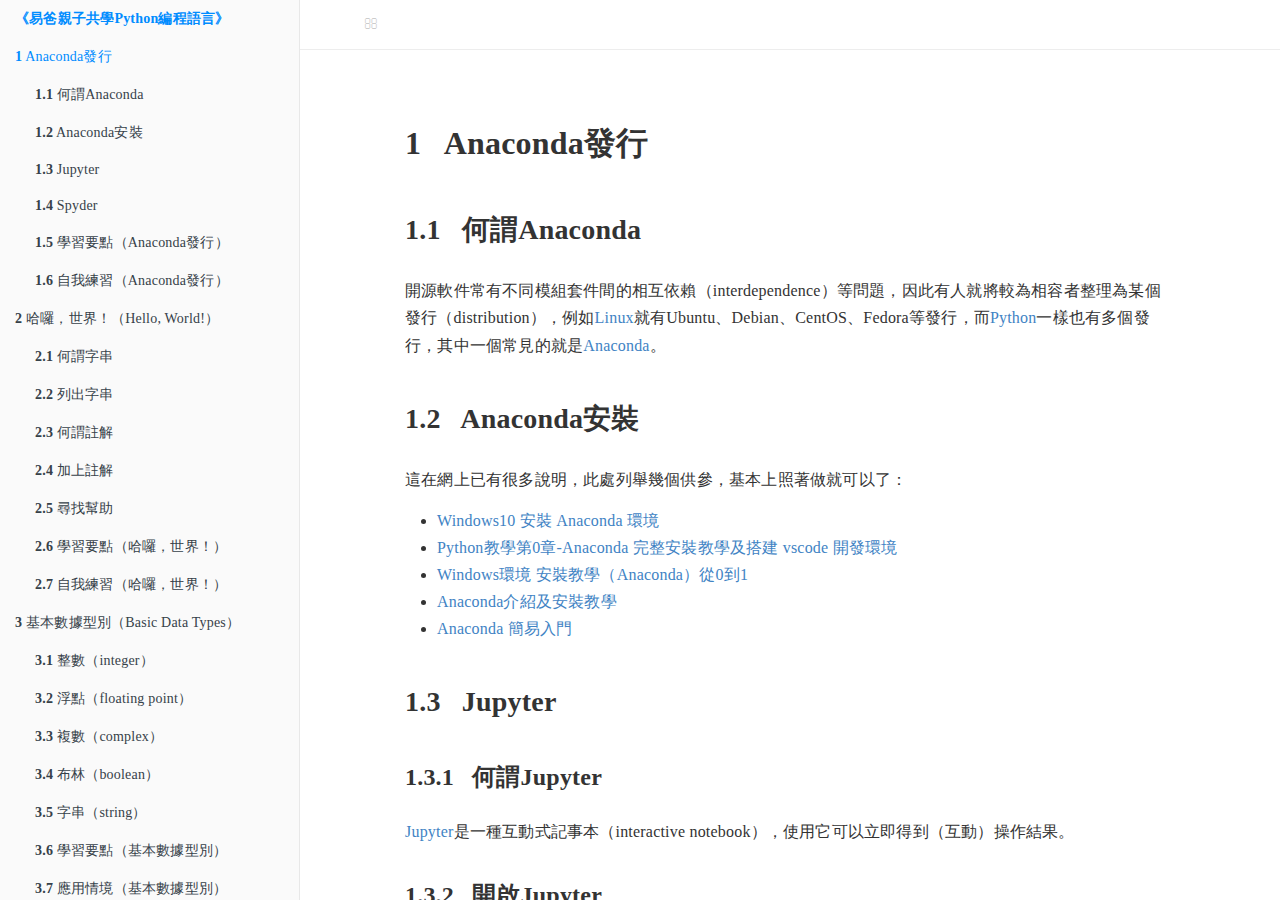
==== commit 3f1a4d0e: "update content index" ====
--- a/docs/anaconda發行.html
+++ b/docs/anaconda發行.html
@@ -6,7 +6,7 @@
   <meta http-equiv="X-UA-Compatible" content="IE=edge" />
   <title>1 Anaconda發行 | YiBaPython</title>
   <meta name="description" content="1 Anaconda發行 | YiBaPython" />
-  <meta name="generator" content="bookdown 0.19 and GitBook 2.6.7" />
+  <meta name="generator" content="bookdown 0.20 and GitBook 2.6.7" />
 
   <meta property="og:title" content="1 Anaconda發行 | YiBaPython" />
   <meta property="og:type" content="book" />
@@ -48,6 +48,7 @@
 
 
 
+<script src="libs/accessible-code-block-0.0.1/empty-anchor.js"></script>
 
 
 <style type="text/css">
@@ -142,8 +143,8 @@
 <li class="chapter" data-level="1.4.2" data-path="anaconda發行.html"><a href="anaconda發行.html#開啟spyder"><i class="fa fa-check"></i><b>1.4.2</b> 開啟Spyder</a></li>
 <li class="chapter" data-level="1.4.3" data-path="anaconda發行.html"><a href="anaconda發行.html#spyder教學"><i class="fa fa-check"></i><b>1.4.3</b> Spyder教學</a></li>
 </ul></li>
-<li class="chapter" data-level="1.5" data-path="anaconda發行.html"><a href="anaconda發行.html#學習要點"><i class="fa fa-check"></i><b>1.5</b> 學習要點</a></li>
-<li class="chapter" data-level="1.6" data-path="anaconda發行.html"><a href="anaconda發行.html#自我練習"><i class="fa fa-check"></i><b>1.6</b> 自我練習</a></li>
+<li class="chapter" data-level="1.5" data-path="anaconda發行.html"><a href="anaconda發行.html#學習要點anaconda發行"><i class="fa fa-check"></i><b>1.5</b> 學習要點（Anaconda發行）</a></li>
+<li class="chapter" data-level="1.6" data-path="anaconda發行.html"><a href="anaconda發行.html#自我練習anaconda發行"><i class="fa fa-check"></i><b>1.6</b> 自我練習（Anaconda發行）</a></li>
 </ul></li>
 <li class="chapter" data-level="2" data-path="哈囉世界hello-world.html"><a href="哈囉世界hello-world.html"><i class="fa fa-check"></i><b>2</b> 哈囉，世界！（Hello, World!）</a><ul>
 <li class="chapter" data-level="2.1" data-path="哈囉世界hello-world.html"><a href="哈囉世界hello-world.html#何謂字串"><i class="fa fa-check"></i><b>2.1</b> 何謂字串</a></li>
@@ -151,8 +152,8 @@
 <li class="chapter" data-level="2.3" data-path="哈囉世界hello-world.html"><a href="哈囉世界hello-world.html#何謂註解"><i class="fa fa-check"></i><b>2.3</b> 何謂註解</a></li>
 <li class="chapter" data-level="2.4" data-path="哈囉世界hello-world.html"><a href="哈囉世界hello-world.html#加上註解"><i class="fa fa-check"></i><b>2.4</b> 加上註解</a></li>
 <li class="chapter" data-level="2.5" data-path="哈囉世界hello-world.html"><a href="哈囉世界hello-world.html#尋找幫助"><i class="fa fa-check"></i><b>2.5</b> 尋找幫助</a></li>
-<li class="chapter" data-level="2.6" data-path="哈囉世界hello-world.html"><a href="哈囉世界hello-world.html#學習要點-1"><i class="fa fa-check"></i><b>2.6</b> 學習要點</a></li>
-<li class="chapter" data-level="2.7" data-path="哈囉世界hello-world.html"><a href="哈囉世界hello-world.html#自我練習-1"><i class="fa fa-check"></i><b>2.7</b> 自我練習</a></li>
+<li class="chapter" data-level="2.6" data-path="哈囉世界hello-world.html"><a href="哈囉世界hello-world.html#學習要點哈囉世界"><i class="fa fa-check"></i><b>2.6</b> 學習要點（哈囉，世界！）</a></li>
+<li class="chapter" data-level="2.7" data-path="哈囉世界hello-world.html"><a href="哈囉世界hello-world.html#自我練習哈囉世界"><i class="fa fa-check"></i><b>2.7</b> 自我練習（哈囉，世界！）</a></li>
 </ul></li>
 <li class="chapter" data-level="3" data-path="基本數據型別basic-data-types.html"><a href="基本數據型別basic-data-types.html"><i class="fa fa-check"></i><b>3</b> 基本數據型別（Basic Data Types）</a><ul>
 <li class="chapter" data-level="3.1" data-path="基本數據型別basic-data-types.html"><a href="基本數據型別basic-data-types.html#整數integer"><i class="fa fa-check"></i><b>3.1</b> 整數（integer）</a><ul>
@@ -182,17 +183,17 @@
 <li class="chapter" data-level="3.5.4" data-path="基本數據型別basic-data-types.html"><a href="基本數據型別basic-data-types.html#字串方法"><i class="fa fa-check"></i><b>3.5.4</b> 字串方法</a></li>
 <li class="chapter" data-level="3.5.5" data-path="基本數據型別basic-data-types.html"><a href="基本數據型別basic-data-types.html#自我練習字串方法"><i class="fa fa-check"></i><b>3.5.5</b> 自我練習（字串方法）</a></li>
 </ul></li>
-<li class="chapter" data-level="3.6" data-path="基本數據型別basic-data-types.html"><a href="基本數據型別basic-data-types.html#學習要點-2"><i class="fa fa-check"></i><b>3.6</b> 學習要點</a></li>
-<li class="chapter" data-level="3.7" data-path="基本數據型別basic-data-types.html"><a href="基本數據型別basic-data-types.html#應用情境"><i class="fa fa-check"></i><b>3.7</b> 應用情境</a></li>
-<li class="chapter" data-level="3.8" data-path="基本數據型別basic-data-types.html"><a href="基本數據型別basic-data-types.html#尋找幫助-1"><i class="fa fa-check"></i><b>3.8</b> 尋找幫助</a></li>
+<li class="chapter" data-level="3.6" data-path="基本數據型別basic-data-types.html"><a href="基本數據型別basic-data-types.html#學習要點基本數據型別"><i class="fa fa-check"></i><b>3.6</b> 學習要點（基本數據型別）</a></li>
+<li class="chapter" data-level="3.7" data-path="基本數據型別basic-data-types.html"><a href="基本數據型別basic-data-types.html#應用情境基本數據型別"><i class="fa fa-check"></i><b>3.7</b> 應用情境（基本數據型別）</a></li>
+<li class="chapter" data-level="3.8" data-path="基本數據型別basic-data-types.html"><a href="基本數據型別basic-data-types.html#尋找幫助基本數據型別"><i class="fa fa-check"></i><b>3.8</b> 尋找幫助（基本數據型別）</a></li>
 </ul></li>
 <li class="chapter" data-level="4" data-path="變項variables.html"><a href="變項variables.html"><i class="fa fa-check"></i><b>4</b> 變項（Variables）</a><ul>
 <li class="chapter" data-level="4.1" data-path="變項variables.html"><a href="變項variables.html#何謂變項"><i class="fa fa-check"></i><b>4.1</b> 何謂變項</a></li>
 <li class="chapter" data-level="4.2" data-path="變項variables.html"><a href="變項variables.html#為何要用變項"><i class="fa fa-check"></i><b>4.2</b> 為何要用變項</a></li>
 <li class="chapter" data-level="4.3" data-path="變項variables.html"><a href="變項variables.html#指派注意事項"><i class="fa fa-check"></i><b>4.3</b> 指派注意事項</a></li>
 <li class="chapter" data-level="4.4" data-path="變項variables.html"><a href="變項variables.html#變項命名規則"><i class="fa fa-check"></i><b>4.4</b> 變項命名規則</a></li>
-<li class="chapter" data-level="4.5" data-path="變項variables.html"><a href="變項variables.html#學習要點-3"><i class="fa fa-check"></i><b>4.5</b> 學習要點</a></li>
-<li class="chapter" data-level="4.6" data-path="變項variables.html"><a href="變項variables.html#自我練習-2"><i class="fa fa-check"></i><b>4.6</b> 自我練習</a></li>
+<li class="chapter" data-level="4.5" data-path="變項variables.html"><a href="變項variables.html#學習要點變項"><i class="fa fa-check"></i><b>4.5</b> 學習要點（變項）</a></li>
+<li class="chapter" data-level="4.6" data-path="變項variables.html"><a href="變項variables.html#自我練習變項"><i class="fa fa-check"></i><b>4.6</b> 自我練習（變項）</a></li>
 </ul></li>
 <li class="chapter" data-level="5" data-path="基本彙集型別basic-collection-types.html"><a href="基本彙集型別basic-collection-types.html"><i class="fa fa-check"></i><b>5</b> 基本彙集型別（Basic Collection Types）</a><ul>
 <li class="chapter" data-level="5.1" data-path="基本彙集型別basic-collection-types.html"><a href="基本彙集型別basic-collection-types.html#元組tuple"><i class="fa fa-check"></i><b>5.1</b> 元組（tuple）</a><ul>
@@ -233,17 +234,68 @@
 <li class="chapter" data-level="5.5.2" data-path="基本彙集型別basic-collection-types.html"><a href="基本彙集型別basic-collection-types.html#自我練習巢式彙集"><i class="fa fa-check"></i><b>5.5.2</b> 自我練習（巢式彙集）</a></li>
 </ul></li>
 </ul></li>
-<li class="chapter" data-level="6" data-path="條件陳述conditional-statements.html"><a href="條件陳述conditional-statements.html"><i class="fa fa-check"></i><b>6</b> 條件陳述（Conditional Statements）</a><ul>
-<li class="chapter" data-level="6.1" data-path="條件陳述conditional-statements.html"><a href="條件陳述conditional-statements.html#何謂條件"><i class="fa fa-check"></i><b>6.1</b> 何謂條件</a></li>
-</ul></li>
-<li class="chapter" data-level="7" data-path="迴圈loops.html"><a href="迴圈loops.html"><i class="fa fa-check"></i><b>7</b> 迴圈（Loops）</a><ul>
-<li class="chapter" data-level="7.1" data-path="迴圈loops.html"><a href="迴圈loops.html#何謂迴圈"><i class="fa fa-check"></i><b>7.1</b> 何謂迴圈</a></li>
-</ul></li>
-<li class="chapter" data-level="8" data-path="函式functions.html"><a href="函式functions.html"><i class="fa fa-check"></i><b>8</b> 函式（Functions）</a><ul>
-<li class="chapter" data-level="8.1" data-path="函式functions.html"><a href="函式functions.html#何謂函式"><i class="fa fa-check"></i><b>8.1</b> 何謂函式</a></li>
-</ul></li>
-<li class="chapter" data-level="9" data-path="模組modules.html"><a href="模組modules.html"><i class="fa fa-check"></i><b>9</b> 模組（Modules）</a><ul>
-<li class="chapter" data-level="9.1" data-path="模組modules.html"><a href="模組modules.html#何謂模組"><i class="fa fa-check"></i><b>9.1</b> 何謂模組</a></li>
+<li class="chapter" data-level="6" data-path="序列型別sequence-types.html"><a href="序列型別sequence-types.html"><i class="fa fa-check"></i><b>6</b> 序列型別（Sequence Types）</a><ul>
+<li class="chapter" data-level="6.1" data-path="序列型別sequence-types.html"><a href="序列型別sequence-types.html#範圍range"><i class="fa fa-check"></i><b>6.1</b> 範圍（range）</a><ul>
+<li class="chapter" data-level="6.1.1" data-path="序列型別sequence-types.html"><a href="序列型別sequence-types.html#範圍建構"><i class="fa fa-check"></i><b>6.1.1</b> 範圍建構</a></li>
+<li class="chapter" data-level="6.1.2" data-path="序列型別sequence-types.html"><a href="序列型別sequence-types.html#範圍用途"><i class="fa fa-check"></i><b>6.1.2</b> 範圍用途</a></li>
+</ul></li>
+<li class="chapter" data-level="6.2" data-path="序列型別sequence-types.html"><a href="序列型別sequence-types.html#字串string-sequence"><i class="fa fa-check"></i><b>6.2</b> 字串（string, sequence）</a><ul>
+<li class="chapter" data-level="6.2.1" data-path="序列型別sequence-types.html"><a href="序列型別sequence-types.html#字串格式"><i class="fa fa-check"></i><b>6.2.1</b> 字串格式</a></li>
+<li class="chapter" data-level="6.2.2" data-path="序列型別sequence-types.html"><a href="序列型別sequence-types.html#字串輸入"><i class="fa fa-check"></i><b>6.2.2</b> 字串輸入</a></li>
+<li class="chapter" data-level="6.2.3" data-path="序列型別sequence-types.html"><a href="序列型別sequence-types.html#字串的分拆和結合"><i class="fa fa-check"></i><b>6.2.3</b> 字串的分拆和結合</a></li>
+</ul></li>
+<li class="chapter" data-level="6.3" data-path="序列型別sequence-types.html"><a href="序列型別sequence-types.html#查找變項型別及其方法"><i class="fa fa-check"></i><b>6.3</b> 查找變項型別及其方法</a></li>
+<li class="chapter" data-level="6.4" data-path="序列型別sequence-types.html"><a href="序列型別sequence-types.html#學習要點序列型別"><i class="fa fa-check"></i><b>6.4</b> 學習要點（序列型別）</a></li>
+<li class="chapter" data-level="6.5" data-path="序列型別sequence-types.html"><a href="序列型別sequence-types.html#自我練習序列型別"><i class="fa fa-check"></i><b>6.5</b> 自我練習（序列型別）</a></li>
+</ul></li>
+<li class="chapter" data-level="7" data-path="條件陳述conditional-statements.html"><a href="條件陳述conditional-statements.html"><i class="fa fa-check"></i><b>7</b> 條件陳述（Conditional Statements）</a><ul>
+<li class="chapter" data-level="7.1" data-path="條件陳述conditional-statements.html"><a href="條件陳述conditional-statements.html#何謂條件"><i class="fa fa-check"></i><b>7.1</b> 何謂條件</a></li>
+<li class="chapter" data-level="7.2" data-path="條件陳述conditional-statements.html"><a href="條件陳述conditional-statements.html#if相關陳述"><i class="fa fa-check"></i><b>7.2</b> if相關陳述</a><ul>
+<li class="chapter" data-level="7.2.1" data-path="條件陳述conditional-statements.html"><a href="條件陳述conditional-statements.html#if-陳述"><i class="fa fa-check"></i><b>7.2.1</b> if… 陳述</a></li>
+<li class="chapter" data-level="7.2.2" data-path="條件陳述conditional-statements.html"><a href="條件陳述conditional-statements.html#if-else-陳述"><i class="fa fa-check"></i><b>7.2.2</b> if… else… 陳述</a></li>
+<li class="chapter" data-level="7.2.3" data-path="條件陳述conditional-statements.html"><a href="條件陳述conditional-statements.html#if-elif-else-陳述"><i class="fa fa-check"></i><b>7.2.3</b> if… elif… else… 陳述</a></li>
+</ul></li>
+<li class="chapter" data-level="7.3" data-path="條件陳述conditional-statements.html"><a href="條件陳述conditional-statements.html#學習要點條件陳述"><i class="fa fa-check"></i><b>7.3</b> 學習要點（條件陳述）</a></li>
+<li class="chapter" data-level="7.4" data-path="條件陳述conditional-statements.html"><a href="條件陳述conditional-statements.html#應用情境條件陳述"><i class="fa fa-check"></i><b>7.4</b> 應用情境（條件陳述）</a></li>
+</ul></li>
+<li class="chapter" data-level="8" data-path="迴圈loops.html"><a href="迴圈loops.html"><i class="fa fa-check"></i><b>8</b> 迴圈（Loops）</a><ul>
+<li class="chapter" data-level="8.1" data-path="迴圈loops.html"><a href="迴圈loops.html#何謂迴圈"><i class="fa fa-check"></i><b>8.1</b> 何謂迴圈</a></li>
+<li class="chapter" data-level="8.2" data-path="迴圈loops.html"><a href="迴圈loops.html#for迴圈"><i class="fa fa-check"></i><b>8.2</b> for迴圈</a><ul>
+<li class="chapter" data-level="8.2.1" data-path="迴圈loops.html"><a href="迴圈loops.html#for-陳述"><i class="fa fa-check"></i><b>8.2.1</b> for… 陳述</a></li>
+<li class="chapter" data-level="8.2.2" data-path="迴圈loops.html"><a href="迴圈loops.html#for-if-break-陳述"><i class="fa fa-check"></i><b>8.2.2</b> for… if… break 陳述</a></li>
+<li class="chapter" data-level="8.2.3" data-path="迴圈loops.html"><a href="迴圈loops.html#for-if-continue-陳述"><i class="fa fa-check"></i><b>8.2.3</b> for… if… continue 陳述</a></li>
+</ul></li>
+<li class="chapter" data-level="8.3" data-path="迴圈loops.html"><a href="迴圈loops.html#while迴圈"><i class="fa fa-check"></i><b>8.3</b> while迴圈</a><ul>
+<li class="chapter" data-level="8.3.1" data-path="迴圈loops.html"><a href="迴圈loops.html#while-陳述"><i class="fa fa-check"></i><b>8.3.1</b> while… 陳述</a></li>
+<li class="chapter" data-level="8.3.2" data-path="迴圈loops.html"><a href="迴圈loops.html#while-if-break-陳述"><i class="fa fa-check"></i><b>8.3.2</b> while… if… break 陳述</a></li>
+<li class="chapter" data-level="8.3.3" data-path="迴圈loops.html"><a href="迴圈loops.html#while-if-continue-陳述"><i class="fa fa-check"></i><b>8.3.3</b> while… if… continue 陳述</a></li>
+</ul></li>
+<li class="chapter" data-level="8.4" data-path="迴圈loops.html"><a href="迴圈loops.html#應用情境迴圈"><i class="fa fa-check"></i><b>8.4</b> 應用情境（迴圈）</a></li>
+<li class="chapter" data-level="8.5" data-path="迴圈loops.html"><a href="迴圈loops.html#推衍comprehension"><i class="fa fa-check"></i><b>8.5</b> 推衍（comprehension）</a><ul>
+<li class="chapter" data-level="8.5.1" data-path="迴圈loops.html"><a href="迴圈loops.html#串列推衍list-comprehension"><i class="fa fa-check"></i><b>8.5.1</b> 串列推衍（list comprehension）</a></li>
+<li class="chapter" data-level="8.5.2" data-path="迴圈loops.html"><a href="迴圈loops.html#字典推衍dictionary-comprehension"><i class="fa fa-check"></i><b>8.5.2</b> 字典推衍（dictionary comprehension）</a></li>
+</ul></li>
+<li class="chapter" data-level="8.6" data-path="迴圈loops.html"><a href="迴圈loops.html#學習要點"><i class="fa fa-check"></i><b>8.6</b> 學習要點</a></li>
+</ul></li>
+<li class="chapter" data-level="9" data-path="函式functions.html"><a href="函式functions.html"><i class="fa fa-check"></i><b>9</b> 函式（Functions）</a><ul>
+<li class="chapter" data-level="9.1" data-path="函式functions.html"><a href="函式functions.html#何謂函式"><i class="fa fa-check"></i><b>9.1</b> 何謂函式</a></li>
+<li class="chapter" data-level="9.2" data-path="函式functions.html"><a href="函式functions.html#為何需要函式"><i class="fa fa-check"></i><b>9.2</b> 為何需要函式</a></li>
+<li class="chapter" data-level="9.3" data-path="函式functions.html"><a href="函式functions.html#函式建構"><i class="fa fa-check"></i><b>9.3</b> 函式建構</a><ul>
+<li class="chapter" data-level="9.3.1" data-path="函式functions.html"><a href="函式functions.html#無輸入值"><i class="fa fa-check"></i><b>9.3.1</b> 無輸入值</a></li>
+<li class="chapter" data-level="9.3.2" data-path="函式functions.html"><a href="函式functions.html#有輸入值但無輸入預設值"><i class="fa fa-check"></i><b>9.3.2</b> 有輸入值，但無輸入預設值</a></li>
+<li class="chapter" data-level="9.3.3" data-path="函式functions.html"><a href="函式functions.html#有輸入值也有輸入預設值"><i class="fa fa-check"></i><b>9.3.3</b> 有輸入值，也有輸入預設值</a></li>
+</ul></li>
+<li class="chapter" data-level="9.4" data-path="函式functions.html"><a href="函式functions.html#函式建構範例"><i class="fa fa-check"></i><b>9.4</b> 函式建構範例</a></li>
+</ul></li>
+<li class="chapter" data-level="10" data-path="模組modules.html"><a href="模組modules.html"><i class="fa fa-check"></i><b>10</b> 模組（Modules）</a><ul>
+<li class="chapter" data-level="10.1" data-path="模組modules.html"><a href="模組modules.html#何謂模組"><i class="fa fa-check"></i><b>10.1</b> 何謂模組</a></li>
+<li class="chapter" data-level="10.2" data-path="模組modules.html"><a href="模組modules.html#模組建構"><i class="fa fa-check"></i><b>10.2</b> 模組建構</a></li>
+<li class="chapter" data-level="10.3" data-path="模組modules.html"><a href="模組modules.html#模組使用"><i class="fa fa-check"></i><b>10.3</b> 模組使用</a></li>
+<li class="chapter" data-level="10.4" data-path="模組modules.html"><a href="模組modules.html#學習要點模組"><i class="fa fa-check"></i><b>10.4</b> 學習要點（模組）</a></li>
+<li class="chapter" data-level="10.5" data-path="模組modules.html"><a href="模組modules.html#自我練習模組"><i class="fa fa-check"></i><b>10.5</b> 自我練習（模組）</a></li>
+</ul></li>
+<li class="chapter" data-level="11" data-path="電子郵件emails.html"><a href="電子郵件emails.html"><i class="fa fa-check"></i><b>11</b> 電子郵件（EMails）</a><ul>
+<li class="chapter" data-level="11.1" data-path="電子郵件emails.html"><a href="電子郵件emails.html#寄發郵件"><i class="fa fa-check"></i><b>11.1</b> 寄發郵件</a></li>
 </ul></li>
 </ul>
 
@@ -327,16 +379,16 @@
 <p>這裡找到一篇貼文<a href="https://ithelp.ithome.com.tw/articles/10212062">從零開始帶你認識spyder開發環境</a>供參，如果沒能全部理解內容也沒關係，先感覺一下它大概怎麼用就行了。</p>
 </div>
 </div>
-<div id="學習要點" class="section level2">
-<h2><span class="header-section-number">1.5</span> 學習要點</h2>
+<div id="學習要點anaconda發行" class="section level2">
+<h2><span class="header-section-number">1.5</span> 學習要點（Anaconda發行）</h2>
 <ol style="list-style-type: decimal">
 <li>學會安裝Python的Anaconda發行。</li>
 <li>學會開啟Jupyter並能新增python記事本。</li>
 <li>學會開啟Spyder並能新增py腳本文件。</li>
 </ol>
 </div>
-<div id="自我練習" class="section level2">
-<h2><span class="header-section-number">1.6</span> 自我練習</h2>
+<div id="自我練習anaconda發行" class="section level2">
+<h2><span class="header-section-number">1.6</span> 自我練習（Anaconda發行）</h2>
 <ol style="list-style-type: decimal">
 <li>嘗試安裝Python的Anaconda發行。</li>
 <li>開啟Jupyter，新增一個python的記事本，參考前段Jupyter教學內容，操作一下玩玩看。</li>
